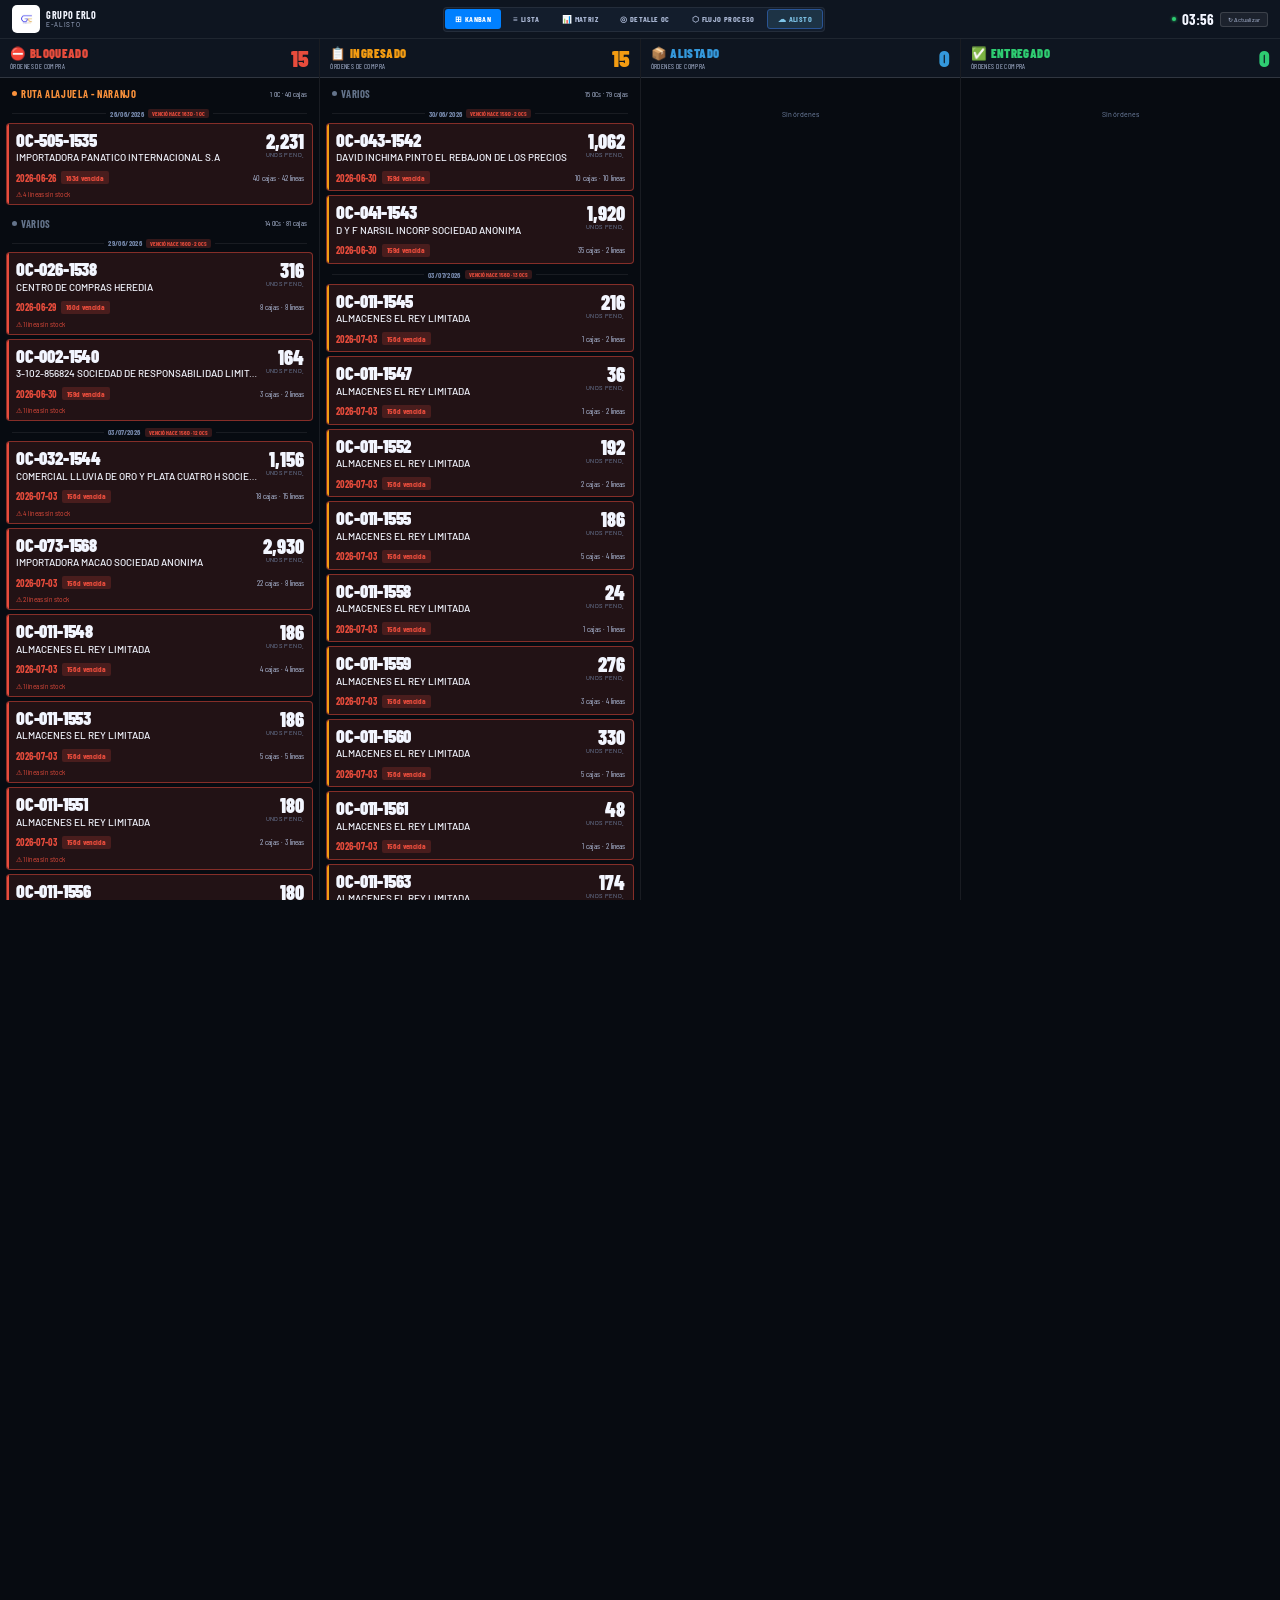
==== alisto.html @ 7cb38a15 "Update alisto.html agrega modulo de alisto para confirmacion de datos" ====
<!DOCTYPE html>
<html lang="es">
<head>
<meta charset="UTF-8">
<meta name="viewport" content="width=1920, initial-scale=0.5">
<title>E-Alisto — Grupo Erlo</title>
<link rel="preconnect" href="https://fonts.googleapis.com">
<link href="https://fonts.googleapis.com/css2?family=Barlow+Condensed:wght@400;600;700;900&family=Barlow:wght@400;500;600&display=swap" rel="stylesheet">
<style>
:root {
  --bg:#070b11; --surface:#0e1520; --surface2:#131d2c; --surface3:#182030;
  --border:rgba(255,255,255,0.07); --border2:rgba(255,255,255,0.14);
  --text:#f3f6ff; --text-dim:#7486a8; --text-mid:#aebbd8;
  --green:#2ecc71; --amber:#f39c12; --red:#e74c3c;
  --blue:#3498db; --purple:#9b59b6; --accent:#0080ff;
}
*{margin:0;padding:0;box-sizing:border-box;}
body{background:var(--bg);color:var(--text);font-family:'Barlow',sans-serif;height:200vh;display:flex;flex-direction:column;overflow:hidden;zoom:0.5;}

/* ── HEADER ── */
.header{display:flex;align-items:center;justify-content:space-between;padding:10px 24px;border-bottom:1px solid var(--border);background:var(--surface);flex-shrink:0;gap:16px;}
.logo-area{display:flex;align-items:center;gap:12px;flex-shrink:0;}
.logo-box{width:56px;height:56px;background:#fff;border:1px solid var(--border2);border-radius:10px;display:flex;align-items:center;justify-content:center;padding:5px;flex-shrink:0;}
.logo-box img{width:100%;height:100%;object-fit:contain;display:block;}
.logo-title{line-height:1.2;}
.company{font-family:'Barlow Condensed',sans-serif;font-weight:700;font-size:20px;color:var(--text);text-transform:uppercase;letter-spacing:.05em;white-space:nowrap;}
.page-sub{font-size:13px;color:var(--text-mid);text-transform:uppercase;letter-spacing:.1em;}
.header-center{display:flex;gap:4px;background:var(--surface2);border:1px solid var(--border);border-radius:8px;padding:3px;}
.modo-btn{padding:8px 20px;border:none;border-radius:6px;background:transparent;color:var(--text-mid);font-family:'Barlow Condensed',sans-serif;font-weight:700;font-size:16px;cursor:pointer;letter-spacing:.05em;transition:.2s;text-transform:uppercase;}
.modo-btn.active{background:var(--accent);color:#fff;}
.header-right{display:flex;align-items:center;gap:12px;}
.clock{font-family:'Barlow Condensed',sans-serif;font-weight:700;font-size:30px;color:var(--text);}
.status-dot{width:8px;height:8px;border-radius:50%;background:var(--text-dim);}
.status-dot.ok{background:var(--green);box-shadow:0 0 6px var(--green);}
.refresh-btn{padding:6px 14px;background:rgba(255,255,255,0.06);border:1px solid var(--border2);border-radius:6px;color:var(--text-mid);font-family:'Barlow',sans-serif;font-size:12px;cursor:pointer;transition:.2s;}
.refresh-btn:hover{background:rgba(255,255,255,0.1);color:var(--text);}

/* ── FILTROS ── */
.toolbar{display:flex;align-items:center;gap:10px;padding:12px 24px;border-bottom:1px solid var(--border);background:var(--surface2);flex-shrink:0;flex-wrap:wrap;}
.filter-btn{padding:5px 12px;border:1px solid var(--border2);border-radius:20px;background:transparent;color:var(--text-mid);font-family:'Barlow',sans-serif;font-size:11px;cursor:pointer;transition:.2s;text-transform:uppercase;letter-spacing:.05em;}
.filter-btn.active{border-color:var(--accent);color:var(--accent);background:rgba(0,128,255,0.1);}
.filter-btn.f-red.active{border-color:var(--red);color:var(--red);background:rgba(231,76,60,0.1);}
.filter-btn.f-amber.active{border-color:var(--amber);color:var(--amber);background:rgba(243,156,18,0.1);}
.filter-btn.f-blue.active{border-color:var(--blue);color:var(--blue);background:rgba(52,152,219,0.1);}
.filter-btn.f-green.active{border-color:var(--green);color:var(--green);background:rgba(46,204,113,0.1);}
.filter-btn.f-purple.active{border-color:var(--purple);color:var(--purple);background:rgba(155,89,182,0.1);}
.search-box{padding:5px 12px;background:var(--surface3);border:1px solid var(--border2);border-radius:6px;color:var(--text);font-family:'Barlow',sans-serif;font-size:12px;width:200px;}
.search-box::placeholder{color:var(--text-dim);}
.search-box:focus{outline:none;border-color:var(--accent);}
.toolbar-count{margin-left:auto;font-size:12px;color:var(--text-dim);}

/* ── CONTENIDO ── */
.content{flex:1;overflow-y:auto;overflow-x:hidden;}
.loader{display:flex;align-items:center;justify-content:center;gap:12px;height:200px;color:var(--text-dim);font-size:14px;}
.spin{width:20px;height:20px;border:2px solid var(--border2);border-top-color:var(--accent);border-radius:50%;animation:spin .8s linear infinite;}
@keyframes spin{to{transform:rotate(360deg);}}
.empty{display:flex;flex-direction:column;align-items:center;justify-content:center;height:300px;gap:12px;}
.empty-icon{font-size:48px;opacity:.3;}
.empty-text{color:var(--text-dim);font-size:14px;}

/* ── KANBAN ── */
.kanban-wrap{display:flex;gap:0;height:100%;overflow:hidden;}
.kanban-col{flex:1;display:flex;flex-direction:column;border-right:1px solid var(--border);min-width:0;}
.kanban-col:last-child{border-right:none;}
.kanban-col-header{padding:16px 20px 14px;border-bottom:2px solid var(--border2);flex-shrink:0;position:sticky;top:0;z-index:10;background:var(--surface);display:flex;align-items:center;justify-content:space-between;gap:12px;}
.kanban-col-header > div:first-child{min-width:0;}
.kanban-col-title{font-family:'Barlow Condensed',sans-serif;font-weight:900;font-size:25px;letter-spacing:.03em;text-transform:uppercase;line-height:1.05;}
.kanban-col-title.col-red{color:var(--red);}
.kanban-col-title.col-amber{color:var(--amber);}
.kanban-col-title.col-blue{color:var(--blue);}
.kanban-col-title.col-green{color:var(--green);}
.kanban-col-count{font-family:'Barlow Condensed',sans-serif;font-size:14px;color:var(--text-mid);margin-top:3px;text-transform:uppercase;letter-spacing:.06em;}
.kanban-col-num{font-family:'Barlow Condensed',sans-serif;font-weight:900;font-size:46px;line-height:.9;flex-shrink:0;}
.kanban-col-num.col-red{color:var(--red);}
.kanban-col-num.col-amber{color:var(--amber);}
.kanban-col-num.col-blue{color:var(--blue);}
.kanban-col-num.col-green{color:var(--green);}
.kanban-col-body{flex:1;overflow-y:auto;padding:12px 12px 24px;}
.ruta-grupo{margin-bottom:16px;}
.ruta-label{display:flex;align-items:center;gap:8px;padding:7px 12px;border-radius:6px 6px 0 0;margin-bottom:0;}
.ruta-dot{width:10px;height:10px;border-radius:50%;flex-shrink:0;}
.ruta-nombre{font-family:'Barlow Condensed',sans-serif;font-weight:700;font-size:21px;text-transform:uppercase;letter-spacing:.06em;color:var(--text);}
.ruta-subtotal{margin-left:auto;font-size:15px;color:var(--text-mid);font-family:'Barlow Condensed',sans-serif;}
.viaje-sep{display:flex;align-items:center;gap:8px;padding:4px 12px 4px;margin:6px 0 4px;}
.viaje-fecha{font-family:'Barlow Condensed',sans-serif;font-size:15px;font-weight:700;color:var(--text-dim);text-transform:uppercase;letter-spacing:.05em;}
.viaje-badge{padding:2px 8px;border-radius:4px;font-size:12px;font-weight:700;font-family:'Barlow Condensed',sans-serif;text-transform:uppercase;}
.viaje-badge.vencida{background:rgba(231,76,60,0.2);color:var(--red);}
.viaje-badge.urgente{background:rgba(243,156,18,0.2);color:var(--amber);}
.viaje-badge.ok{background:rgba(46,204,113,0.1);color:var(--green);}
.viaje-sep-line{flex:1;height:1px;background:var(--border);}
.koc-card{background:var(--surface2);border-radius:8px;margin-bottom:8px;border:1px solid var(--border);overflow:hidden;cursor:pointer;transition:.15s;position:relative;}
.koc-card:hover{border-color:var(--border2);background:var(--surface3);}
.koc-card::before{content:'';position:absolute;left:0;top:0;bottom:0;width:4px;}
.koc-card.bloqueado::before{background:var(--red);}
.koc-card.ingresado::before{background:var(--amber);}
.koc-card.alistado::before{background:var(--blue);}
.koc-card.entregado::before{background:var(--green);}
.koc-card.parcial::before{background:var(--purple);}
.koc-card.vencida{background:rgba(231,76,60,0.12);border-color:rgba(231,76,60,0.5);}
.koc-card.vencida:hover{background:rgba(231,76,60,0.18);}
.koc-card.urgente{background:rgba(243,156,18,0.10);border-color:rgba(243,156,18,0.4);}
.koc-card.urgente:hover{background:rgba(243,156,18,0.16);}
.koc-main{padding:14px 16px 10px 18px;display:flex;align-items:flex-start;justify-content:space-between;gap:12px;}
.koc-left{min-width:0;flex:1;}
.koc-num{font-family:'Barlow Condensed',sans-serif;font-weight:900;font-size:36px;line-height:1;color:var(--text);letter-spacing:-.01em;}
.koc-cliente{font-size:20px;color:var(--text);font-weight:500;margin-top:5px;white-space:nowrap;overflow:hidden;text-overflow:ellipsis;max-width:100%;}
.koc-right{text-align:right;flex-shrink:0;}
.koc-unds{font-family:'Barlow Condensed',sans-serif;font-weight:900;font-size:40px;line-height:1;color:var(--text);}
.koc-unds-label{font-size:12px;color:var(--text-dim);text-transform:uppercase;letter-spacing:.06em;}
.koc-meta{padding:6px 16px 12px 18px;display:flex;align-items:center;gap:10px;flex-wrap:wrap;}
.koc-fecha{font-family:'Barlow Condensed',sans-serif;font-size:20px;font-weight:700;}
.koc-fecha.vencida{color:var(--red);}
.koc-fecha.urgente{color:var(--amber);}
.koc-fecha.ok{color:var(--text-mid);}
.koc-dias{padding:3px 10px;border-radius:4px;font-size:16px;font-weight:700;font-family:'Barlow Condensed',sans-serif;}
.koc-dias.vencida{background:rgba(231,76,60,0.2);color:var(--red);}
.koc-dias.urgente{background:rgba(243,156,18,0.2);color:var(--amber);}
.koc-dias.ok{background:rgba(46,204,113,0.1);color:var(--green);}
.koc-cajas{font-size:16px;color:var(--text-mid);margin-left:auto;font-family:'Barlow Condensed',sans-serif;}
.koc-alerta{font-size:13px;color:var(--red);padding:0 16px 10px 18px;display:flex;align-items:center;gap:6px;}

/* ── LISTA ── */
.list-wrap{padding:20px 24px;}
.lista-group{margin-bottom:10px;}
.lista-group-header{position:sticky;top:0;z-index:6;display:flex;align-items:center;gap:12px;padding:12px 0 10px;margin:0 0 14px;background:var(--bg);border-bottom:2px solid var(--border2);}
.lista-group-title{font-family:'Barlow Condensed',sans-serif;font-weight:900;font-size:24px;text-transform:uppercase;letter-spacing:.04em;}
.lista-group-count{font-family:'Barlow Condensed',sans-serif;font-weight:700;font-size:18px;color:var(--text-dim);}
.lista-group-header.lg-red .lista-group-title{color:var(--red);}
.lista-group-header.lg-amber .lista-group-title{color:var(--amber);}
.lista-group-header.lg-blue .lista-group-title{color:var(--blue);}
.lista-group-header.lg-green .lista-group-title{color:var(--green);}
.oc-grid{display:grid;grid-template-columns:repeat(auto-fill,minmax(380px,1fr));gap:14px;}
.oc-card{background:var(--surface);border:1px solid var(--border);border-radius:12px;overflow:hidden;cursor:pointer;transition:.2s;}
.oc-card:hover{border-color:var(--border2);transform:translateY(-1px);}
.oc-card.bloqueado{border-left:3px solid var(--red);}
.oc-card.ingresado{border-left:3px solid var(--amber);}
.oc-card.alistado{border-left:3px solid var(--blue);}
.oc-card.entregado{border-left:3px solid var(--green);}
.oc-card-header{padding:14px 16px 10px;display:flex;align-items:flex-start;justify-content:space-between;gap:10px;}
.oc-num{font-family:'Barlow Condensed',sans-serif;font-weight:900;font-size:18px;}
.oc-cliente{font-size:11px;color:var(--text-mid);margin-top:2px;white-space:nowrap;overflow:hidden;text-overflow:ellipsis;max-width:260px;}
.oc-status-badge{padding:3px 10px;border-radius:20px;font-size:10px;font-weight:700;text-transform:uppercase;white-space:nowrap;flex-shrink:0;}
.badge-bloqueado{background:rgba(231,76,60,0.15);color:var(--red);border:1px solid rgba(231,76,60,0.3);}
.badge-ingresado{background:rgba(243,156,18,0.15);color:var(--amber);border:1px solid rgba(243,156,18,0.3);}
.badge-alistado{background:rgba(52,152,219,0.15);color:var(--blue);border:1px solid rgba(52,152,219,0.3);}
.badge-entregado{background:rgba(46,204,113,0.15);color:var(--green);border:1px solid rgba(46,204,113,0.3);}
.oc-fecha-row{padding:0 16px 10px;display:flex;align-items:center;gap:8px;}
.oc-fecha-label{font-size:11px;color:var(--text-dim);}
.oc-fecha-val{font-size:11px;font-weight:600;}
.oc-fecha-val.vencida{color:var(--red);}
.oc-fecha-val.urgente{color:var(--amber);}
.oc-fecha-val.ok{color:var(--green);}
.dias-badge{padding:2px 8px;border-radius:10px;font-size:10px;font-weight:700;}
.dias-badge.vencida{background:rgba(231,76,60,0.15);color:var(--red);}
.dias-badge.urgente{background:rgba(243,156,18,0.15);color:var(--amber);}
.dias-badge.ok{background:rgba(46,204,113,0.1);color:var(--green);}
.oc-alerta{padding:6px 16px;font-size:11px;color:var(--red);display:flex;align-items:center;gap:6px;border-top:1px solid rgba(231,76,60,0.15);}
.oc-progress-wrap{padding:8px 16px 10px;}
.oc-progress-labels{display:flex;justify-content:space-between;margin-bottom:5px;}
.oc-progress-pct{font-size:12px;font-weight:600;}
.oc-progress-nums{font-size:11px;color:var(--text-dim);}
.progress-track{height:3px;background:var(--border2);border-radius:2px;}
.progress-bar{height:100%;border-radius:2px;transition:width .5s;}
.pb-green{background:var(--green);}
.pb-amber{background:var(--amber);}
.pb-blue{background:var(--blue);}
.pb-red{background:var(--red);}
.pb-purple{background:var(--purple);}
.oc-lineas-row{padding:8px 16px;display:flex;gap:12px;border-top:1px solid var(--border);}
.oc-linea-stat{display:flex;align-items:center;gap:5px;font-size:11px;color:var(--text-dim);}
.dot-stat{width:6px;height:6px;border-radius:50%;flex-shrink:0;}

/* ── DETALLE OC ── */
.detail-wrap{padding:20px 24px;}
.detail-back{display:flex;align-items:center;gap:8px;margin-bottom:16px;}
.back-btn{padding:6px 14px;background:var(--surface2);border:1px solid var(--border2);border-radius:6px;color:var(--text-mid);font-size:12px;cursor:pointer;transition:.2s;}
.back-btn:hover{background:var(--surface3);color:var(--text);}
.detail-oc-num{font-family:'Barlow Condensed',sans-serif;font-weight:900;font-size:32px;}
.detail-cliente{font-size:13px;color:var(--text-mid);margin-left:4px;}
.detail-venc{font-size:12px;font-weight:700;margin-left:8px;}
.detail-venc.vencida{color:var(--red);}
.detail-venc.urgente{color:var(--amber);}
.detail-venc.ok{color:var(--green);}
.detail-summary{display:grid;grid-template-columns:repeat(4,1fr);gap:12px;margin-bottom:20px;}
.summary-card{background:var(--surface);border:1px solid var(--border);border-radius:10px;padding:16px;}
.summary-label{font-size:13px;text-transform:uppercase;letter-spacing:.08em;color:var(--text-mid);margin-bottom:6px;}
.summary-val{font-family:'Barlow Condensed',sans-serif;font-weight:900;font-size:36px;line-height:1;}
.summary-val.red{color:var(--red);}
.summary-val.amber{color:var(--amber);}
.lineas-list{display:flex;flex-direction:column;gap:10px;}
.linea-card{background:var(--surface);border:1px solid var(--border);border-radius:10px;padding:18px 24px;display:flex;align-items:center;gap:28px;flex-wrap:wrap;}
.linea-card.bloqueada{border-left:4px solid var(--red);}
.linea-card.disponible{border-left:4px solid var(--green);}
.linea-card.entregado{border-left:4px solid var(--green);}
.linea-card.parcial{border-left:4px solid var(--purple);}
.linea-info{flex:1 1 220px;min-width:200px;}
.linea-producto{font-family:'Barlow Condensed',sans-serif;font-weight:700;font-size:23px;line-height:1.1;}
.linea-codigo{font-size:15px;color:var(--text-mid);margin-top:3px;}
.linea-stats{display:flex;gap:36px;flex:2 1 420px;justify-content:space-around;}
.linea-stat{display:flex;flex-direction:column;gap:3px;text-align:center;}
.linea-stat .lbl{font-size:13px;color:var(--text-dim);text-transform:uppercase;letter-spacing:.05em;}
.linea-stat .num{font-family:'Barlow Condensed',sans-serif;font-weight:900;font-size:30px;line-height:1;color:var(--text);}
.linea-stat .num.red{color:var(--red);}
.linea-stat .num.green{color:var(--green);}
.linea-status-badge{padding:9px 18px;border-radius:8px;font-size:15px;font-weight:700;text-transform:uppercase;text-align:center;flex-shrink:0;}
.linea-alerta{margin-top:4px;font-size:15px;color:var(--red);flex-basis:100%;width:100%;}

/* ── MATRIZ ── */
.matrix-wrap{padding:20px 24px;}
.matrix-title{font-family:'Barlow Condensed',sans-serif;font-weight:700;font-size:16px;color:var(--text-mid);margin-bottom:4px;text-transform:uppercase;letter-spacing:.04em;}
.matrix-sub{font-size:12px;color:var(--text-dim);margin-bottom:14px;}
.matrix-scroll{overflow-x:auto;border:1px solid var(--border);border-radius:8px;max-height:calc(100vh - 220px);}
.matrix-table{border-collapse:collapse;width:100%;min-width:600px;font-size:16px;}
.matrix-table thead th{background:var(--surface3);color:var(--text);font-family:'Barlow Condensed',sans-serif;font-weight:700;font-size:18px;padding:12px 16px;text-align:center;white-space:nowrap;position:sticky;top:0;z-index:3;}
.mtx-head-fixed{text-align:left!important;position:sticky;left:0;z-index:4;}
.mtx-col-head.aging-ok{color:var(--green);}
.mtx-col-head.aging-warn{color:var(--amber);}
.mtx-col-head.aging-crit{color:var(--red);}
.matrix-table tbody td{padding:11px 16px;border-bottom:1px solid var(--border);white-space:nowrap;}
.mtx-cliente{max-width:170px;overflow:hidden;text-overflow:ellipsis;color:var(--text-mid);}
.mtx-oc{font-family:'Barlow Condensed',sans-serif;font-weight:700;position:sticky;left:0;background:var(--surface);z-index:1;}
.mtx-row{cursor:pointer;transition:.12s;}
.mtx-row:hover td{background:var(--surface2);}
.mtx-row:hover .mtx-oc{background:var(--surface3);}
.mtx-cell{text-align:center;min-width:90px;}
.mtx-bar-wrap{position:relative;height:24px;background:var(--surface3);border-radius:3px;overflow:hidden;display:flex;align-items:center;}
.mtx-bar{position:absolute;left:0;top:0;bottom:0;background:var(--blue);opacity:.6;}
.mtx-bar.aging-ok{background:var(--green);}
.mtx-bar.aging-warn{background:var(--amber);}
.mtx-bar.aging-crit{background:var(--red);}
.mtx-val{position:relative;z-index:1;font-size:14px;padding-left:8px;font-weight:700;color:#fff;}
.mtx-total{text-align:right;font-weight:700;color:var(--text-mid);}
.matrix-table tfoot td{background:rgba(243,156,18,0.08);font-weight:700;padding:10px 14px;border-top:2px solid var(--border2);position:sticky;bottom:0;}
.mtx-total-col{text-align:center;color:var(--accent);}
.mtx-total-label{text-transform:uppercase;font-size:12px;letter-spacing:.04em;color:var(--text-mid);position:sticky;left:0;}

/* ═══════════════════════════════════════════════
   PICKER / ALISTO TABLET
═══════════════════════════════════════════════ */
.picker-overlay{
  position:fixed;inset:0;z-index:100;
  background:#0a1628;
  display:none;
  flex-direction:column;
  font-family:'Barlow',sans-serif;
}
.picker-overlay.visible{display:flex;}

/* topbar picker */
.pk-topbar{
  background:#0f2040;
  padding:14px 20px;
  display:flex;align-items:center;justify-content:space-between;
  border-bottom:1px solid #1e3d6e;
  flex-shrink:0;
}
.pk-brand{display:flex;align-items:center;gap:10px;}
.pk-brand-icon{width:32px;height:32px;border-radius:8px;background:#5aadd4;display:flex;align-items:center;justify-content:center;font-size:16px;}
.pk-brand-name{font-family:'Barlow Condensed',sans-serif;font-weight:700;font-size:18px;color:#eef7fd;letter-spacing:.06em;}
.pk-brand-sub{font-size:10px;color:#5a8ec4;text-transform:uppercase;letter-spacing:.08em;}
.pk-topbar-right{color:#fff;font-size:12px;text-align:right;}
.pk-back-btn{background:#152848;border:1px solid #1e3d6e;color:#90c4e8;border-radius:6px;padding:6px 14px;font-size:13px;cursor:pointer;display:flex;align-items:center;gap:6px;}

/* body picker */
.pk-body{flex:1;overflow-y:auto;padding:16px 20px;display:flex;flex-direction:column;gap:14px;}

/* OC header en picker */
.pk-oc-header{
  background:#152848;border:1px solid #1e3d6e;
  border-left:4px solid #7ec4e8;
  border-radius:10px;padding:14px 18px;
}
.pk-oc-num{font-family:'Barlow Condensed',sans-serif;font-weight:900;font-size:28px;color:#eef7fd;letter-spacing:.04em;}
.pk-oc-razon{color:#a8d8f0;font-size:13px;font-weight:500;margin-top:3px;}
.pk-oc-meta{display:flex;gap:16px;margin-top:10px;}
.pk-stat{text-align:center;}
.pk-stat-val{font-family:'Barlow Condensed',sans-serif;font-weight:900;font-size:24px;color:#eef7fd;line-height:1;}
.pk-stat-lbl{font-size:10px;color:#3d6696;text-transform:uppercase;letter-spacing:.05em;}

/* sección label */
.pk-section-label{
  font-size:11px;font-weight:700;text-transform:uppercase;letter-spacing:.08em;
  color:#3d6696;margin-bottom:8px;display:flex;align-items:center;gap:6px;
}

/* operarios */
.pk-op-grid{display:flex;flex-direction:column;gap:8px;}
.pk-op-chip{
  display:flex;align-items:center;gap:12px;
  background:#152848;border:1.5px solid #1e3d6e;
  border-radius:8px;padding:11px 14px;cursor:pointer;transition:.15s;
}
.pk-op-chip.selected{border-color:#7ec4e8;background:#0d2040;}
.pk-op-avatar{
  width:34px;height:34px;border-radius:50%;
  background:#1e3d6e;display:flex;align-items:center;justify-content:center;
  font-size:13px;font-weight:700;color:#5a8ec4;flex-shrink:0;
}
.pk-op-chip.selected .pk-op-avatar{background:#5aadd4;color:#0a1628;}
.pk-op-name{color:#daeef8;font-size:15px;font-weight:500;flex:1;}
.pk-op-check{
  width:20px;height:20px;border-radius:50%;
  border:1.5px solid #2a5494;
  display:flex;align-items:center;justify-content:center;flex-shrink:0;
}
.pk-op-chip.selected .pk-op-check{background:#7ec4e8;border-color:#7ec4e8;}
.pk-check-mark{display:none;color:#0a1628;font-size:12px;font-weight:700;}
.pk-op-chip.selected .pk-check-mark{display:block;}

/* timestamp */
.pk-ts-box{
  background:#152848;border:1px solid #1e3d6e;
  border-radius:8px;padding:12px 16px;
  display:flex;align-items:center;gap:14px;
}
.pk-ts-icon{
  width:34px;height:34px;border-radius:8px;
  background:#0d2040;border:1px solid #2a5494;
  display:flex;align-items:center;justify-content:center;
  font-size:18px;flex-shrink:0;
}
.pk-ts-label{font-size:10px;color:#3d6696;text-transform:uppercase;letter-spacing:.06em;}
.pk-ts-value{color:#2dd4a0;font-size:15px;font-weight:700;margin-top:2px;font-variant-numeric:tabular-nums;}

/* progress */
.pk-progress-wrap{background:#152848;border-radius:3px;height:3px;overflow:hidden;margin-bottom:2px;}
.pk-progress-bar{height:3px;background:#7ec4e8;border-radius:3px;transition:width .3s;}
.pk-progress-label{color:#3d6696;font-size:11px;}

/* líneas de picking */
.pk-lines-list{display:flex;flex-direction:column;gap:8px;}
.pk-line{
  background:#152848;border:1px solid #1e3d6e;
  border-radius:8px;padding:11px 14px;
}
.pk-line.st-entregado{border-color:#1a5c45;background:#0a2e24;}
.pk-line.st-parcial{border-color:#5c4010;background:#2a1f06;}
.pk-line.st-no{border-color:#5c2020;background:#2a0f0f;}
.pk-line-top{display:flex;justify-content:space-between;margin-bottom:3px;}
.pk-line-code{color:#3d6696;font-size:10px;font-weight:600;text-transform:uppercase;}
.pk-line-qty{color:#c8e6f8;font-size:12px;font-weight:700;}
.pk-line-desc{color:#daeef8;font-size:13px;margin-bottom:9px;line-height:1.3;}
.pk-line-actions{display:flex;gap:6px;}
.pk-btn{
  padding:7px 0;border-radius:6px;font-size:12px;font-weight:600;
  cursor:pointer;border:1px solid;flex:1;text-align:center;transition:.12s;
}
.pk-btn-ent{background:#0a2e24;border-color:#1a5c45;color:#2dd4a0;}
.pk-btn-par{background:#2a1f06;border-color:#5c4010;color:#f5c842;}
.pk-btn-no{background:#2a0f0f;border-color:#5c2020;color:#f07070;}
.pk-parcial-wrap{display:none;align-items:center;gap:8px;margin-top:9px;}
.pk-parcial-wrap.visible{display:flex;}
.pk-parcial-input{
  background:#0a1628;border:1px solid #5c4010;border-radius:6px;
  padding:6px 10px;color:#f5c842;font-size:14px;font-weight:700;
  width:72px;text-align:center;
}
.pk-parcial-lbl{color:#3d6696;font-size:11px;}
.pk-estado-badge{display:inline-block;padding:3px 10px;border-radius:4px;font-size:11px;font-weight:700;text-transform:uppercase;}
.pk-b-ent{background:#0a2e24;color:#2dd4a0;border:1px solid #1a5c45;}
.pk-b-no{background:#2a0f0f;color:#f07070;border:1px solid #5c2020;}
.pk-b-par{background:#2a1f06;color:#f5c842;border:1px solid #5c4010;}
.pk-undo-btn{background:none;border:1px solid #1e3d6e;color:#3d6696;border-radius:4px;padding:3px 9px;font-size:10px;cursor:pointer;margin-left:8px;}

/* tags operario/ts en detalle */
.pk-op-tag{background:#0d2040;color:#a8d8f0;border:1px solid #2a5494;border-radius:4px;padding:2px 9px;font-size:10px;font-weight:600;}
.pk-ts-tag{background:#0a2e24;color:#2dd4a0;border:1px solid #1a5c45;border-radius:4px;padding:2px 9px;font-size:10px;font-weight:600;}

/* botones CTA */
.pk-cta-btn{
  width:100%;padding:14px;
  background:#5aadd4;color:#0a1628;
  border:none;border-radius:8px;font-size:15px;font-weight:700;
  cursor:pointer;text-transform:uppercase;letter-spacing:.05em;
  display:flex;align-items:center;justify-content:center;gap:8px;
}
.pk-cta-btn:disabled{background:#152848;color:#3d6696;border:1px solid #1e3d6e;cursor:not-allowed;}
.pk-confirm-btn{
  width:100%;padding:13px;
  background:#2dd4a0;color:#0a1628;
  border:none;border-radius:8px;font-size:15px;font-weight:700;
  cursor:pointer;text-transform:uppercase;letter-spacing:.05em;
}
.pk-confirm-btn:disabled{background:#152848;color:#3d6696;border:1px solid #1e3d6e;cursor:not-allowed;}

/* confirm bar */
.pk-confirm-bar{padding:14px 20px;background:#0f2040;border-top:1px solid #1e3d6e;flex-shrink:0;}

/* resumen final */
.pk-resumen-overlay{
  position:fixed;inset:0;z-index:200;
  background:rgba(10,22,40,0.93);
  display:none;align-items:center;justify-content:center;padding:24px;
}
.pk-resumen-overlay.visible{display:flex;}
.pk-resumen-card{
  background:#0f2040;border:1.5px solid #2a5494;
  border-radius:14px;padding:24px;width:100%;max-width:480px;
}
.pk-resumen-title{color:#eef7fd;font-size:18px;font-weight:800;margin-bottom:4px;}
.pk-resumen-sub{color:#3d6696;font-size:12px;margin-bottom:16px;}
.pk-resumen-row{display:flex;justify-content:space-between;padding:8px 0;border-bottom:1px solid #1e3d6e;font-size:13px;}
.pk-resumen-row:last-of-type{border-bottom:none;}
.pk-rkey{color:#3d6696;}
.pk-rval{color:#daeef8;font-weight:600;text-align:right;max-width:60%;}
.pk-rval.green{color:#2dd4a0;}
.pk-rval.amber{color:#f5c842;}
.pk-rval.red{color:#f07070;}
.pk-rval.accent{color:#a8d8f0;}
.pk-resumen-status{
  margin:14px 0 0;
  padding:10px 16px;border-radius:8px;
  font-size:13px;font-weight:600;text-align:center;
}
.pk-resumen-status.enviando{background:#0d2040;color:#a8d8f0;border:1px solid #2a5494;}
.pk-resumen-status.ok{background:#0a2e24;color:#2dd4a0;border:1px solid #1a5c45;}
.pk-resumen-status.error{background:#2a0f0f;color:#f07070;border:1px solid #5c2020;}
.pk-resumen-btn{
  width:100%;padding:13px;background:#5aadd4;color:#0a1628;
  border:none;border-radius:8px;font-size:14px;font-weight:700;
  cursor:pointer;margin-top:16px;text-transform:uppercase;letter-spacing:.05em;
}
.pk-resumen-btn:disabled{background:#152848;color:#3d6696;cursor:not-allowed;}

/* filtros picker */
.pk-filter-row{display:flex;gap:6px;overflow-x:auto;padding-bottom:2px;}
.pk-chip{padding:4px 12px;border-radius:20px;font-size:11px;font-weight:600;cursor:pointer;white-space:nowrap;border:1px solid transparent;letter-spacing:.02em;}
.pk-chip-all{background:#7ec4e8;color:#0a1628;}
.pk-chip-ing{background:#0c2d52;color:#a8d8f0;border-color:#2a5494;}
.pk-chip-ali{background:#0a2e24;color:#2dd4a0;border-color:#1a5c45;}
.pk-chip-bloq{background:#2a0f0f;color:#f07070;border-color:#5c2020;}
</style>
</head>
<body>

<!-- ═══════════ HEADER PRINCIPAL ═══════════ -->
<div class="header">
  <div class="logo-area">
    <div class="logo-box"><img src="erlo-logo.png" alt="Grupo Erlo"></div>
    <div class="logo-title">
      <div class="company">Grupo Erlo</div>
      <div class="page-sub">E-Alisto</div>
    </div>
  </div>
  <div class="header-center">
    <button class="modo-btn active" id="btnKanban" onclick="setModo('kanban')">⊞ Kanban</button>
    <button class="modo-btn" id="btnLista" onclick="setModo('lista')">≡ Lista</button>
    <button class="modo-btn" id="btnMatriz" onclick="setModo('matriz')">📊 Matriz</button>
    <button class="modo-btn" id="btnDetalle" onclick="setModo('detalle')" disabled>◎ Detalle OC</button>
    <button class="modo-btn" id="btnSipoc" onclick="setModo('sipoc')">⬡ Flujo Proceso</button>
    <button class="modo-btn" id="btnPicker" onclick="abrirPicker()" style="background:rgba(90,173,212,0.15);color:#7ec4e8;border:1px solid #2a5494;">☁ Alisto</button>
  </div>
  <div class="header-right">
    <div class="status-dot" id="statusDot"></div>
    <div class="clock" id="clock">--:--</div>
    <button class="refresh-btn" onclick="fetchData()">↻ Actualizar</button>
  </div>
</div>

<!-- FILTROS -->
<div class="toolbar" id="toolbar" style="display:none;">
  <button class="filter-btn active" onclick="setFiltro('todos',this)">Todos</button>
  <button class="filter-btn f-red" onclick="setFiltro('bloqueado',this)">🔴 Bloqueado</button>
  <button class="filter-btn f-amber" onclick="setFiltro('ingresado',this)">🟡 Ingresado</button>
  <button class="filter-btn f-blue" onclick="setFiltro('alistado',this)">🔵 Alistado</button>
  <button class="filter-btn f-green" onclick="setFiltro('entregado',this)">🟢 Entregado</button>
  <input class="search-box" id="searchBox" type="text" placeholder="Buscar OC o cliente…" oninput="renderLista()">
  <span class="toolbar-count" id="toolbarCount"></span>
</div>

<!-- CONTENIDO PRINCIPAL -->
<div class="content" id="content">
  <div class="loader"><div class="spin"></div>Cargando datos…</div>
</div>

<!-- ═══════════════════════════════════════════════
     PICKER OVERLAY — MÓDULO ALISTO TABLET
═══════════════════════════════════════════════ -->
<div class="picker-overlay" id="pickerOverlay">

  <!-- VISTA: LISTA DE OCs -->
  <div id="pk-listView" style="display:flex;flex-direction:column;flex:1;overflow:hidden;">
    <div class="pk-topbar">
      <div class="pk-brand">
        <div class="pk-brand-icon">☁</div>
        <div>
          <div class="pk-brand-name">Alisto</div>
          <div class="pk-brand-sub">Heavenly Digital</div>
        </div>
      </div>
      <div style="display:flex;align-items:center;gap:12px;">
        <div class="pk-topbar-right" id="pk-fecha"></div>
        <button class="pk-back-btn" onclick="cerrarPicker()">✕ Cerrar</button>
      </div>
    </div>
    <div style="padding:10px 20px;background:#0a1628;border-bottom:1px solid #1e3d6e;">
      <div style="display:flex;align-items:center;gap:8px;background:#152848;border:1px solid #1e3d6e;border-radius:8px;padding:0 12px;">
        <span style="color:#3d6696;font-size:15px;">🔍</span>
        <input id="pk-search" style="flex:1;background:transparent;border:none;outline:none;padding:9px 0;color:#fff;font-size:13px;" placeholder="Buscar OC o cliente..." type="text" oninput="renderPickerLista()">
      </div>
    </div>
    <div style="padding:8px 20px;border-bottom:1px solid #1e3d6e;display:flex;gap:6px;">
      <div class="pk-chip pk-chip-all" onclick="pkFiltro='todos';renderPickerLista()">Todas</div>
      <div class="pk-chip pk-chip-ing" onclick="pkFiltro='ingresado';renderPickerLista()">Ingresadas</div>
      <div class="pk-chip pk-chip-ali" onclick="pkFiltro='alistado';renderPickerLista()">Alistadas</div>
      <div class="pk-chip pk-chip-bloq" onclick="pkFiltro='bloqueado';renderPickerLista()">Bloqueadas</div>
    </div>
    <div id="pk-oc-list" style="flex:1;overflow-y:auto;padding:12px 20px;display:flex;flex-direction:column;gap:10px;"></div>
  </div>

  <!-- VISTA: SELECCIÓN OPERARIO -->
  <div id="pk-opView" style="display:none;flex-direction:column;flex:1;overflow:hidden;">
    <div class="pk-topbar">
      <div style="display:flex;align-items:center;gap:10px;">
        <button class="pk-back-btn" onclick="pkShow('list')">← Volver</button>
        <div class="pk-brand-name" style="font-size:14px;">Asignar operario</div>
      </div>
      <div class="pk-brand-icon" style="width:26px;height:26px;border-radius:6px;font-size:14px;">☁</div>
    </div>
    <div class="pk-body" id="pk-op-body"></div>
  </div>

  <!-- VISTA: PICKING DE LÍNEAS -->
  <div id="pk-detailView" style="display:none;flex-direction:column;flex:1;overflow:hidden;">
    <div class="pk-topbar">
      <div style="display:flex;align-items:center;gap:10px;">
        <button class="pk-back-btn" onclick="pkShow('op')">← Volver</button>
        <div>
          <div id="pk-d-num" style="color:#eef7fd;font-size:15px;font-weight:700;"></div>
          <div id="pk-d-estado" style="font-size:10px;color:#3d6696;"></div>
        </div>
      </div>
      <div class="pk-brand-icon" style="width:26px;height:26px;border-radius:6px;font-size:14px;">☁</div>
    </div>
    <div style="padding:12px 20px;background:#0f2040;border-bottom:1px solid #1e3d6e;">
      <div id="pk-d-razon" style="color:#a8d8f0;font-size:12px;font-weight:500;margin-bottom:6px;"></div>
      <div id="pk-d-meta" style="display:flex;gap:5px;flex-wrap:wrap;margin-bottom:8px;"></div>
      <div style="display:flex;gap:20px;">
        <div class="pk-stat"><div id="pk-d-units" class="pk-stat-val"></div><div class="pk-stat-lbl">Unidades</div></div>
        <div class="pk-stat"><div id="pk-d-cajas" class="pk-stat-val"></div><div class="pk-stat-lbl">Cajas</div></div>
        <div class="pk-stat"><div id="pk-d-lineas" class="pk-stat-val"></div><div class="pk-stat-lbl">Líneas</div></div>
      </div>
    </div>
    <div style="padding:6px 20px 0;background:#0a1628;">
      <div class="pk-progress-wrap"><div class="pk-progress-bar" id="pk-prog-bar" style="width:0%"></div></div>
      <div class="pk-progress-label" id="pk-prog-lbl" style="padding:3px 0 6px;"></div>
    </div>
    <div class="pk-body" style="padding-top:8px;">
      <div class="pk-lines-list" id="pk-lines-list"></div>
    </div>
    <div class="pk-confirm-bar">
      <button class="pk-confirm-btn" id="pk-confirm-btn" disabled onclick="pkConfirmar()">Marcar todas las líneas para confirmar</button>
    </div>
  </div>

</div>

<!-- RESUMEN FINAL (fuera del overlay para z-index) -->
<div class="pk-resumen-overlay" id="pk-resumen-overlay">
  <div class="pk-resumen-card">
    <div class="pk-resumen-title">Despacho confirmado</div>
    <div class="pk-resumen-sub">Resumen del alisto</div>
    <div id="pk-resumen-body"></div>
    <div class="pk-resumen-status enviando" id="pk-resumen-status">⏳ Enviando a SharePoint…</div>
    <button class="pk-resumen-btn" id="pk-resumen-close-btn" disabled onclick="pkCerrarResumen()">Volver a lista</button>
  </div>
</div>

<script src="config.js"></script>
<script>
// ── CONFIG ──────────────────────────────────────────────────────────────────
const URLS = (typeof ERLO_CONFIG !== 'undefined') ? ERLO_CONFIG.DATA : {
  INVENTARIO: 'https://csotoajoy.github.io/grupoerlo/ps_inventario.json',
  PEDIDOS:    'https://csotoajoy.github.io/grupoerlo/ps_pedidos.json',
  OPS:        'https://csotoajoy.github.io/grupoerlo/ps_data.json',
  RUTAS:      'https://csotoajoy.github.io/grupoerlo/ps_rutas.json',
};
const REFRESH_MS = (typeof ERLO_CONFIG !== 'undefined' && ERLO_CONFIG.REFRESH_MS) || 30000;
const CAPACIDAD_CAMION_M3 = (typeof ERLO_CONFIG !== 'undefined' && ERLO_CONFIG.CAPACIDAD_CAMION_M3) || 10;
const RUTAS_URL = (URLS.RUTAS) || 'https://csotoajoy.github.io/grupoerlo/ps_rutas.json';

// ── URL DEL FLOW POWER AUTOMATE ──────────────────────────────────────────────
const FLOW_URL = 'https://defaultacd58534b1ad4bc78dccf255047274.6e.environment.api.powerplatform.com:443/powerautomate/automations/direct/workflows/b79e33ab6b6b4d3795182604a193c125/triggers/manual/paths/invoke?api-version=1&sp=%2Ftriggers%2Fmanual%2Frun&sv=1.0&sig=0qKdV9dcpL0YQeMVVhLowSBs8U_S2gnqe8Rpxre8RIc';

const OPERARIOS = ['Oscar','Geanina','Jazmín','David'];

let allData   = null;
let rutasData = null;
let modo      = 'kanban';
let filtro    = 'todos';
let ocSeleccionada = null;

// ── Estado del picker ────────────────────────────────────────────────────────
let pkState = {
  oc: null,           // objeto OC seleccionada
  ops: [],            // operarios seleccionados
  tsInicio: null,     // Date de inicio
  tsFin: null,        // Date de fin
  lines: {},          // { i: 'entregado'|'parcial'|'no', i+'_qty': number }
  ocLineas: [],       // líneas de la OC con ID de SharePoint
};
let pkFiltro = 'todos';

// ── RELOJ ────────────────────────────────────────────────────────────────────
function tickClock() {
  const now = new Date();
  document.getElementById('clock').textContent =
    now.getHours().toString().padStart(2,'0') + ':' +
    now.getMinutes().toString().padStart(2,'0');
}
setInterval(tickClock, 1000); tickClock();

// ── FETCH ────────────────────────────────────────────────────────────────────
async function fetchData() {
  const dot = document.getElementById('statusDot');
  dot.className = 'status-dot';
  try {
    const t = Date.now();
    const [invRes, pedRes, opsRes, rutRes] = await Promise.all([
      fetch(URLS.INVENTARIO + '?t=' + t),
      fetch(URLS.PEDIDOS    + '?t=' + t),
      fetch(URLS.OPS        + '?t=' + t),
      fetch(RUTAS_URL       + '?t=' + t),
    ]);
    const [inv, ped, ops, rut] = await Promise.all([
      invRes.json(), pedRes.json(), opsRes.json(), rutRes.json()
    ]);
    allData = {
      actualizado:    ped.actualizado || inv.actualizado || ops.actualizado || '',
      ordenes_compra: ped.pedidos     || [],
      inventario_pt:  inv.invPT       || [],
      ordenes:        ops.ops         || [],
    };
    rutasData = rut;
    dot.className = 'status-dot ok';
    render();
  } catch(e) {
    dot.className = 'status-dot';
    document.getElementById('content').innerHTML =
      `<div class="loader" style="color:var(--red)">⚠ Error al cargar datos — ${e.message}</div>`;
  }
}
setInterval(fetchData, REFRESH_MS);

// ── MODO ─────────────────────────────────────────────────────────────────────
function setModo(m) {
  modo = m;
  ['btnKanban','btnLista','btnMatriz','btnDetalle','btnSipoc'].forEach(id => {
    document.getElementById(id).classList.toggle('active', id === 'btn'+m.charAt(0).toUpperCase()+m.slice(1));
  });
  document.getElementById('toolbar').style.display = m === 'lista' ? 'flex' : 'none';
  if (m !== 'detalle') ocSeleccionada = null;
  render();
}

function setFiltro(f, btn) {
  filtro = f;
  document.querySelectorAll('.filter-btn').forEach(b => b.classList.remove('active'));
  btn.classList.add('active');
  renderLista();
}

function render() {
  if (!allData) return;
  if (modo === 'kanban') renderKanban();
  else if (modo === 'lista') renderLista();
  else if (modo === 'matriz') renderMatriz();
  else if (modo === 'sipoc') renderSipoc();
  else if (modo === 'detalle' && ocSeleccionada) renderDetalle(ocSeleccionada);
  else renderLista();
}

// ── PROCESAR OCs ─────────────────────────────────────────────────────────────
function procesarOCs() {
  const ocs_raw = allData.ordenes_compra || [];
  const inv_pt  = allData.inventario_pt  || [];
  const ordenes = allData.ordenes        || [];

  const stockIdx = {};
  inv_pt.forEach(p => { stockIdx[p.codigo] = parseFloat(p.unds) || 0; });

  const opsIdx = {};
  ordenes.forEach(op => {
    if (op.estado === 'En Producción' || op.estado === 'Pendiente') {
      const cod = (op.sku || '').split(' ')[0];
      if (!opsIdx[cod]) opsIdx[cod] = [];
      opsIdx[cod].push(op);
    }
  });

  const ocMap = {};
  ocs_raw.forEach(linea => {
    const oc = linea.OC || linea.oc || '';
    if (!oc) return;
    const status = (linea.Status || linea.status || '').toLowerCase();
    if (status === 'cancelado') return;

    if (!ocMap[oc]) {
      ocMap[oc] = {
        oc,
        cliente:    linea.Cliente || '—',
        codCliente: String(linea['Cod Cliente'] || linea.codCliente || ''),
        fechaEntrega: linea['Fecha de Entrega'] || linea.fechaEntrega || '',
        fechaPedido:  linea['Fecha de Pedido']  || linea.fechaPedido  || '',
        statusRaw: status,
        lineas: [], totalUnds:0, totalCajas:0,
        entregadasUnds:0, pendienteUnds:0, volumen:0,
      };
    }

    const totalLinea = parseFloat(linea['Total Unds'] || 0);
    const entregada  = parseFloat(linea['Cantidad Entregada'] || 0);
    const pendiente  = parseFloat(linea['Cantidad Pendiente'] || (status==='parcial'?totalLinea-entregada:totalLinea));
    const cajas      = parseFloat(linea['Total Cajas'] || 0);
    const vol        = parseFloat(linea['Peso Volumetrico'] || 0);
    const codigo     = linea.Code || linea.codigo || '';
    const stockDisp  = stockIdx[codigo] || 0;
    const opsEnProd  = opsIdx[codigo]   || [];
    const faltaStock = pendiente > stockDisp;

    let estadoLinea = 'disponible';
    if (status==='no entregado') estadoLinea='no-entregado';
    else if (status==='parcial') estadoLinea='parcial';
    else if (status==='entregado') estadoLinea='entregado';
    else if (faltaStock && pendiente>0) estadoLinea='bloqueada';
    else if (pendiente<=0) estadoLinea='entregado';

    ocMap[oc].lineas.push({
      producto:linea.Producto||'—', codigo, status,
      totalUnds:totalLinea, entregada, pendiente,
      cajas, stockDisp, faltaStock, opsEnProd, estadoLinea, vol,
      ID: linea.ID || null,  // ID de SharePoint
    });
    ocMap[oc].totalUnds     += totalLinea;
    ocMap[oc].totalCajas    += cajas;
    ocMap[oc].entregadasUnds+= entregada;
    ocMap[oc].pendienteUnds += pendiente;
    ocMap[oc].volumen       += vol;
  });

  const hoy = new Date(); hoy.setHours(0,0,0,0);
  return Object.values(ocMap).map(oc => {
    const lineas = oc.lineas;
    const nBloq  = lineas.filter(l=>l.estadoLinea==='bloqueada').length;
    const nParc  = lineas.filter(l=>l.estadoLinea==='parcial').length;
    const nDisp  = lineas.filter(l=>l.estadoLinea==='disponible').length;
    const nNoEnt = lineas.filter(l=>l.estadoLinea==='no-entregado').length;

    let estadoOC;
    const s = oc.statusRaw;
    if (s === 'entregado') estadoOC = 'entregado';
    else if (s === 'alisto' || s === 'alistado') estadoOC = 'alistado';
    else if (nBloq > 0) estadoOC = 'bloqueado';
    else {
      if (s === 'parcial') estadoOC = 'parcial';
      else estadoOC = 'ingresado';
    }

    let diasVenc=null, claseVenc='ok';
    if (oc.fechaEntrega) {
      const fe = new Date(oc.fechaEntrega+'T00:00:00');
      diasVenc = Math.round((fe-hoy)/(864e5));
      claseVenc = diasVenc<0?'vencida':diasVenc<=3?'urgente':'ok';
    }
    const progreso = oc.totalUnds>0?Math.round((oc.entregadasUnds/oc.totalUnds)*100):0;
    const pctCamion = oc.volumen>0 ? (oc.volumen / CAPACIDAD_CAMION_M3) * 100 : 0;
    return {...oc, estadoOC, nBloq, nParc, nDisp, nNoEnt, diasVenc, claseVenc, progreso, pctCamion};
  });
}

// ── RUTAS ────────────────────────────────────────────────────────────────────
function buildRutaIdx() {
  const idx = {};
  if (!rutasData || !rutasData.rutas) return idx;
  rutasData.rutas.forEach(r => {
    (r.clientes||[]).forEach(cod => { idx[String(cod)] = r; });
  });
  return idx;
}
function getRutaDeOC(oc, rutaIdx) {
  const r = rutaIdx[oc.codCliente];
  if (r) return r;
  return {id:'R-VARIOS', nombre:'Varios', color:'#64748b'};
}

function detectarViajes(ocs, ventanaDias=2) {
  const sinFecha = ocs.filter(o=>!o.fechaEntrega)
    .sort((a,b)=>(a.fechaPedido||'').localeCompare(b.fechaPedido||''));
  const conFecha = ocs.filter(o=>!!o.fechaEntrega)
    .sort((a,b)=>a.fechaEntrega.localeCompare(b.fechaEntrega));

  const viajes = [];
  let viaje = null;
  conFecha.forEach(oc => {
    const fe = new Date(oc.fechaEntrega+'T00:00:00');
    if (!viaje) {
      viaje = {fechaBase: fe, fechaStr: oc.fechaEntrega, ocs:[oc]};
      viajes.push(viaje);
    } else {
      const diffDias = Math.round((fe - viaje.fechaBase) / 864e5);
      if (diffDias <= ventanaDias) {
        viaje.ocs.push(oc);
      } else {
        viaje = {fechaBase: fe, fechaStr: oc.fechaEntrega, ocs:[oc]};
        viajes.push(viaje);
      }
    }
  });
  viajes.forEach(v => {
    v.ocs.sort((a,b)=>(a.fechaPedido||'').localeCompare(b.fechaPedido||''));
  });
  if (sinFecha.length) viajes.push({fechaBase:null, fechaStr:null, ocs:sinFecha});
  return viajes;
}

// ── SIPOC ────────────────────────────────────────────────────────────────────
function renderSipoc() {
  const el = document.getElementById('content');
  el.innerHTML = `
<div style="padding:0; display:flex; flex-direction:column; gap:16px; height:100%; box-sizing:border-box;">
  <div style="display:flex; align-items:center; gap:14px; padding-top:4px;">
    <button class="back-btn" onclick="setModo('kanban')">← Volver al Kanban</button>
    <span style="font-family:'Barlow Condensed',sans-serif; font-weight:700; font-size:20px; letter-spacing:2px; color:var(--text-mid); text-transform:uppercase;">Flujo de Proceso — Referencia Operativa</span>
  </div>
  <section style="display:flex; gap:0; min-height:0; flex:1 1 auto;">
    <article style="flex:1 1 0; min-width:0; display:flex; flex-direction:column; background:#131a24; border:1px solid #1f2a37; border-top:6px solid #3b82f6; border-radius:14px; overflow:hidden;">
      <div style="padding:14px 16px 11px; border-bottom:1px solid #1f2a37;">
        <div style="display:flex; align-items:center; gap:10px;">
          <div style="width:40px; height:40px; border-radius:10px; background:#3b82f6; color:#fff; display:flex; align-items:center; justify-content:center; font-family:'Barlow Condensed',sans-serif; font-weight:800; font-size:24px;">1</div>
          <div style="font-family:'Barlow Condensed',sans-serif; font-weight:800; font-size:26px; color:#fff;">Ingreso</div>
        </div>
        <div style="display:inline-flex; align-items:center; gap:6px; margin-top:9px; padding:4px 11px; border-radius:999px; background:rgba(59,130,246,0.16); border:1px solid rgba(59,130,246,0.4);">
          <span style="font-size:12px; color:#93b4f5;">RESPONSABLE</span>
          <span style="font-weight:700; font-size:15px; color:#cfe0fb;">Zeidy</span>
        </div>
      </div>
      <ol style="list-style:none; margin:0; padding:12px 14px; display:flex; flex-direction:column; gap:9px;">
        <li style="display:flex; gap:9px;"><span style="flex:0 0 auto; width:22px; height:22px; border-radius:5px; background:rgba(59,130,246,0.18); color:#93b4f5; font-weight:700; font-size:13px; display:flex; align-items:center; justify-content:center;">1</span><span style="font-size:16px; color:#d4dde8;">Recibir pedido</span></li>
        <li style="display:flex; gap:9px;"><span style="flex:0 0 auto; width:22px; height:22px; border-radius:5px; background:rgba(59,130,246,0.18); color:#93b4f5; font-weight:700; font-size:13px; display:flex; align-items:center; justify-content:center;">2</span><span style="font-size:16px; color:#d4dde8;">Digitar en Excel</span></li>
        <li style="display:flex; gap:9px;"><span style="flex:0 0 auto; width:22px; height:22px; border-radius:5px; background:rgba(59,130,246,0.18); color:#93b4f5; font-weight:700; font-size:13px; display:flex; align-items:center; justify-content:center;">3</span><span style="font-size:16px; color:#d4dde8;">Imprimir OC</span></li>
        <li style="display:flex; gap:9px;"><span style="flex:0 0 auto; width:22px; height:22px; border-radius:5px; background:rgba(59,130,246,0.18); color:#93b4f5; font-weight:700; font-size:13px; display:flex; align-items:center; justify-content:center;">4</span><span style="font-size:16px; color:#d4dde8;">Colocar en bandeja <b style="color:#fff;">Ingresados</b></span></li>
      </ol>
    </article>
    <div style="flex:0 0 46px; display:flex; flex-direction:column; align-items:center; justify-content:center; gap:7px;">
      <div style="width:36px; height:36px; border-radius:50%; background:linear-gradient(135deg,#3b82f6,#f97316); display:flex; align-items:center; justify-content:center; color:#fff; font-size:20px; font-weight:800;">→</div>
      <div style="font-family:'Barlow Condensed',sans-serif; font-size:11px; font-weight:700; color:#94a6ba; text-align:center; text-transform:uppercase;">Bandeja Ingresados</div>
    </div>
    <article style="flex:1 1 0; min-width:0; display:flex; flex-direction:column; background:#131a24; border:1px solid #1f2a37; border-top:6px solid #f97316; border-radius:14px; overflow:hidden;">
      <div style="padding:14px 16px 11px; border-bottom:1px solid #1f2a37;">
        <div style="display:flex; align-items:center; gap:10px;">
          <div style="width:40px; height:40px; border-radius:10px; background:#f97316; color:#fff; display:flex; align-items:center; justify-content:center; font-family:'Barlow Condensed',sans-serif; font-weight:800; font-size:24px;">2</div>
          <div style="font-family:'Barlow Condensed',sans-serif; font-weight:800; font-size:26px; color:#fff;">Picking</div>
        </div>
        <div style="display:inline-flex; align-items:center; gap:6px; margin-top:9px; padding:4px 11px; border-radius:999px; background:rgba(249,115,22,0.16); border:1px solid rgba(249,115,22,0.4);">
          <span style="font-size:12px; color:#f6b27d;">RESPONSABLE</span>
          <span style="font-weight:700; font-size:15px; color:#fcd6b6;">Oscar / operario asignado</span>
        </div>
      </div>
      <ol style="list-style:none; margin:0; padding:11px 13px; display:flex; flex-direction:column; gap:6px;">
        <li style="display:flex; gap:9px;"><span style="flex:0 0 auto; width:22px; height:22px; border-radius:5px; background:rgba(249,115,22,0.18); color:#f6b27d; font-weight:700; font-size:13px; display:flex; align-items:center; justify-content:center;">1</span><span style="font-size:15px; color:#d4dde8;">Tomar OC de bandeja <b style="color:#fff;">Ingresados</b></span></li>
        <li style="display:flex; gap:9px;"><span style="flex:0 0 auto; width:22px; height:22px; border-radius:5px; background:rgba(249,115,22,0.18); color:#f6b27d; font-weight:700; font-size:13px; display:flex; align-items:center; justify-content:center;">2</span><span style="font-size:15px; color:#d4dde8;">Recorrer bodega PT con OC</span></li>
        <li style="display:flex; gap:9px;"><span style="flex:0 0 auto; width:22px; height:22px; border-radius:5px; background:rgba(249,115,22,0.18); color:#f6b27d; font-weight:700; font-size:13px; display:flex; align-items:center; justify-content:center;">3</span><span style="font-size:15px; color:#d4dde8;">Hacer picking de los productos</span></li>
        <li style="display:flex; gap:9px;"><span style="flex:0 0 auto; width:22px; height:22px; border-radius:5px; background:rgba(249,115,22,0.18); color:#f6b27d; font-weight:700; font-size:13px; display:flex; align-items:center; justify-content:center;">4</span><span style="font-size:15px; color:#d4dde8;">Verificar ítem por ítem</span></li>
        <li style="display:flex; gap:9px;"><span style="flex:0 0 auto; width:22px; height:22px; border-radius:5px; background:rgba(249,115,22,0.18); color:#f6b27d; font-weight:700; font-size:13px; display:flex; align-items:center; justify-content:center;">5</span><span style="font-size:15px; color:#d4dde8;">Registrar faltantes en tablet</span></li>
        <li style="display:flex; gap:9px;"><span style="flex:0 0 auto; width:22px; height:22px; border-radius:5px; background:rgba(249,115,22,0.18); color:#f6b27d; font-weight:700; font-size:13px; display:flex; align-items:center; justify-content:center;">6</span><span style="font-size:15px; color:#d4dde8;">Marcar <b style="color:#fff;">Alistado</b> en encuesta</span></li>
      </ol>
    </article>
    <div style="flex:0 0 46px; display:flex; flex-direction:column; align-items:center; justify-content:center; gap:7px;">
      <div style="width:36px; height:36px; border-radius:50%; background:linear-gradient(135deg,#f97316,#a855f7); display:flex; align-items:center; justify-content:center; color:#fff; font-size:20px; font-weight:800;">→</div>
      <div style="font-family:'Barlow Condensed',sans-serif; font-size:11px; font-weight:700; color:#94a6ba; text-align:center; text-transform:uppercase;">Faltantes + Alistado</div>
    </div>
    <article style="flex:1 1 0; min-width:0; display:flex; flex-direction:column; background:#131a24; border:1px solid #1f2a37; border-top:6px solid #a855f7; border-radius:14px; overflow:hidden;">
      <div style="padding:14px 16px 11px; border-bottom:1px solid #1f2a37;">
        <div style="display:flex; align-items:center; gap:10px;">
          <div style="width:40px; height:40px; border-radius:10px; background:#a855f7; color:#fff; display:flex; align-items:center; justify-content:center; font-family:'Barlow Condensed',sans-serif; font-weight:800; font-size:24px;">3</div>
          <div style="font-family:'Barlow Condensed',sans-serif; font-weight:800; font-size:26px; color:#fff;">Facturación</div>
        </div>
        <div style="display:inline-flex; align-items:center; gap:6px; margin-top:9px; padding:4px 11px; border-radius:999px; background:rgba(168,85,247,0.16); border:1px solid rgba(168,85,247,0.4);">
          <span style="font-size:12px; color:#c79bf6;">RESPONSABLE</span>
          <span style="font-weight:700; font-size:15px; color:#e3cdfb;">Zeidy</span>
        </div>
      </div>
      <ol style="list-style:none; margin:0; padding:12px 14px; display:flex; flex-direction:column; gap:9px;">
        <li style="display:flex; gap:9px;"><span style="flex:0 0 auto; width:22px; height:22px; border-radius:5px; background:rgba(168,85,247,0.18); color:#c79bf6; font-weight:700; font-size:13px; display:flex; align-items:center; justify-content:center;">1</span><span style="font-size:16px; color:#d4dde8;">Revisar faltantes registrados</span></li>
        <li style="display:flex; gap:9px;"><span style="flex:0 0 auto; width:22px; height:22px; border-radius:5px; background:rgba(168,85,247,0.18); color:#c79bf6; font-weight:700; font-size:13px; display:flex; align-items:center; justify-content:center;">2</span><span style="font-size:16px; color:#d4dde8;">Facturar según lo disponible</span></li>
        <li style="display:flex; gap:9px;"><span style="flex:0 0 auto; width:22px; height:22px; border-radius:5px; background:rgba(168,85,247,0.18); color:#c79bf6; font-weight:700; font-size:13px; display:flex; align-items:center; justify-content:center;">3</span><span style="font-size:16px; color:#d4dde8;">Emitir factura electrónica</span></li>
        <li style="display:flex; gap:9px;"><span style="flex:0 0 auto; width:22px; height:22px; border-radius:5px; background:rgba(168,85,247,0.18); color:#c79bf6; font-weight:700; font-size:13px; display:flex; align-items:center; justify-content:center;">4</span><span style="font-size:16px; color:#d4dde8;">Colocar en bandeja <b style="color:#fff;">Despachados</b></span></li>
      </ol>
    </article>
    <div style="flex:0 0 46px; display:flex; flex-direction:column; align-items:center; justify-content:center; gap:7px;">
      <div style="width:36px; height:36px; border-radius:50%; background:linear-gradient(135deg,#a855f7,#06b6d4); display:flex; align-items:center; justify-content:center; color:#fff; font-size:20px; font-weight:800;">→</div>
      <div style="font-family:'Barlow Condensed',sans-serif; font-size:11px; font-weight:700; color:#94a6ba; text-align:center; text-transform:uppercase;">Bandeja Despachados</div>
    </div>
    <article style="flex:1 1 0; min-width:0; display:flex; flex-direction:column; background:#131a24; border:1px solid #1f2a37; border-top:6px solid #06b6d4; border-radius:14px; overflow:hidden;">
      <div style="padding:14px 16px 11px; border-bottom:1px solid #1f2a37;">
        <div style="display:flex; align-items:center; gap:10px;">
          <div style="width:40px; height:40px; border-radius:10px; background:#06b6d4; color:#03252b; display:flex; align-items:center; justify-content:center; font-family:'Barlow Condensed',sans-serif; font-weight:800; font-size:24px;">4</div>
          <div style="font-family:'Barlow Condensed',sans-serif; font-weight:800; font-size:26px; color:#fff;">Entrega</div>
        </div>
        <div style="display:inline-flex; align-items:center; gap:6px; margin-top:9px; padding:4px 11px; border-radius:999px; background:rgba(6,182,212,0.16); border:1px solid rgba(6,182,212,0.4);">
          <span style="font-size:12px; color:#6fd8e8;">RESPONSABLE</span>
          <span style="font-weight:700; font-size:15px; color:#b6ecf3;">Jason / Jesús</span>
        </div>
      </div>
      <ol style="list-style:none; margin:0; padding:12px 14px; display:flex; flex-direction:column; gap:9px;">
        <li style="display:flex; gap:9px;"><span style="flex:0 0 auto; width:22px; height:22px; border-radius:5px; background:rgba(6,182,212,0.18); color:#6fd8e8; font-weight:700; font-size:13px; display:flex; align-items:center; justify-content:center;">1</span><span style="font-size:16px; color:#d4dde8;">Retirar de bandeja <b style="color:#fff;">Despachados</b></span></li>
        <li style="display:flex; gap:9px;"><span style="flex:0 0 auto; width:22px; height:22px; border-radius:5px; background:rgba(6,182,212,0.18); color:#6fd8e8; font-weight:700; font-size:13px; display:flex; align-items:center; justify-content:center;">2</span><span style="font-size:16px; color:#d4dde8;">Entregar al cliente</span></li>
        <li style="display:flex; gap:9px;"><span style="flex:0 0 auto; width:22px; height:22px; border-radius:5px; background:rgba(6,182,212,0.18); color:#6fd8e8; font-weight:700; font-size:13px; display:flex; align-items:center; justify-content:center;">3</span><span style="font-size:16px; color:#d4dde8;">Registrar firma de recibido</span></li>
        <li style="display:flex; gap:9px;"><span style="flex:0 0 auto; width:22px; height:22px; border-radius:5px; background:rgba(6,182,212,0.18); color:#6fd8e8; font-weight:700; font-size:13px; display:flex; align-items:center; justify-content:center;">4</span><span style="font-size:16px; color:#d4dde8;">Marcar <b style="color:#fff;">Entregado</b> en encuesta</span></li>
      </ol>
    </article>
    <div style="flex:0 0 46px; display:flex; flex-direction:column; align-items:center; justify-content:center; gap:7px;">
      <div style="width:36px; height:36px; border-radius:50%; background:linear-gradient(135deg,#06b6d4,#22c55e); display:flex; align-items:center; justify-content:center; color:#fff; font-size:20px; font-weight:800;">→</div>
      <div style="font-family:'Barlow Condensed',sans-serif; font-size:11px; font-weight:700; color:#94a6ba; text-align:center; text-transform:uppercase;">Entregado + firma</div>
    </div>
    <article style="flex:1 1 0; min-width:0; display:flex; flex-direction:column; background:#131a24; border:1px solid #1f2a37; border-top:6px solid #22c55e; border-radius:14px; overflow:hidden;">
      <div style="padding:14px 16px 11px; border-bottom:1px solid #1f2a37;">
        <div style="display:flex; align-items:center; gap:10px;">
          <div style="width:40px; height:40px; border-radius:10px; background:#22c55e; color:#052e16; display:flex; align-items:center; justify-content:center; font-family:'Barlow Condensed',sans-serif; font-weight:800; font-size:24px;">5</div>
          <div style="font-family:'Barlow Condensed',sans-serif; font-weight:800; font-size:26px; color:#fff;">Archivo</div>
        </div>
        <div style="display:inline-flex; align-items:center; gap:6px; margin-top:9px; padding:4px 11px; border-radius:999px; background:rgba(34,197,94,0.16); border:1px solid rgba(34,197,94,0.4);">
          <span style="font-size:12px; color:#7ee2a8;">RESPONSABLE</span>
          <span style="font-weight:700; font-size:15px; color:#bdf0d2;">Zeidy</span>
        </div>
      </div>
      <ol style="list-style:none; margin:0; padding:12px 14px; display:flex; flex-direction:column; gap:9px;">
        <li style="display:flex; gap:9px;"><span style="flex:0 0 auto; width:22px; height:22px; border-radius:5px; background:rgba(34,197,94,0.18); color:#7ee2a8; font-weight:700; font-size:13px; display:flex; align-items:center; justify-content:center;">1</span><span style="font-size:16px; color:#d4dde8;">Recibir confirmación de entrega</span></li>
        <li style="display:flex; gap:9px;"><span style="flex:0 0 auto; width:22px; height:22px; border-radius:5px; background:rgba(34,197,94,0.18); color:#7ee2a8; font-weight:700; font-size:13px; display:flex; align-items:center; justify-content:center;">2</span><span style="font-size:16px; color:#d4dde8;">Archivar expediente</span></li>
        <li style="display:flex; gap:9px;"><span style="flex:0 0 auto; width:22px; height:22px; border-radius:5px; background:rgba(34,197,94,0.18); color:#7ee2a8; font-weight:700; font-size:13px; display:flex; align-items:center; justify-content:center;">3</span><span style="font-size:16px; color:#d4dde8;">Dar seguimiento a <b style="color:#fff;">cobros</b></span></li>
      </ol>
    </article>
  </section>
  <section style="flex:0 0 auto; display:flex; align-items:stretch; gap:14px; background:#10161f; border:1px solid #1f2a37; border-radius:12px; padding:10px 16px;">
    <div style="flex:0 0 auto; display:flex; flex-direction:column; justify-content:center; padding-right:16px; border-right:1px solid #1f2a37;">
      <div style="font-family:'Barlow Condensed',sans-serif; font-weight:800; font-size:19px; color:#fff;">ESTADO DEL PEDIDO</div>
      <div style="font-size:12px; color:#8ea2b8; letter-spacing:1px;">Cómo identificar cada pedido</div>
    </div>
    <div style="flex:1 1 0; display:flex; align-items:center; gap:11px; padding:4px 14px; border-radius:9px; background:rgba(107,114,128,0.12); border:1px solid rgba(107,114,128,0.4);">
      <span style="width:18px; height:18px; border-radius:50%; background:#6b7280; flex:0 0 auto;"></span>
      <div><span style="font-weight:700; font-size:19px; color:#fff;">Ingresado</span><div style="font-size:13px; color:#aab6c4;">En bandeja <b style="color:#cdd6e1;">Ingresados</b></div></div>
    </div>
    <div style="flex:1 1 0; display:flex; align-items:center; gap:11px; padding:4px 14px; border-radius:9px; background:rgba(245,158,11,0.13); border:1px solid rgba(245,158,11,0.45);">
      <span style="width:18px; height:18px; border-radius:50%; background:#f59e0b; flex:0 0 auto;"></span>
      <div><span style="font-weight:700; font-size:19px; color:#fff;">En proceso</span><div style="font-size:13px; color:#e6c89a;">Encuesta marcada <b style="color:#fcd9a0;">"Alisto"</b></div></div>
    </div>
    <div style="flex:1 1 0; display:flex; align-items:center; gap:11px; padding:4px 14px; border-radius:9px; background:rgba(34,197,94,0.13); border:1px solid rgba(34,197,94,0.45);">
      <span style="width:18px; height:18px; border-radius:50%; background:#22c55e; flex:0 0 auto;"></span>
      <div><span style="font-weight:700; font-size:19px; color:#fff;">Finalizado</span><div style="font-size:13px; color:#a6e2bf;">Encuesta marcada <b style="color:#bdf0d2;">"Alistado"</b></div></div>
    </div>
  </section>
</div>`;
}

// ── KANBAN ────────────────────────────────────────────────────────────────────
function renderKanban() {
  document.getElementById('toolbar').style.display='none';
  const ocs = procesarOCs();
  const rutaIdx = buildRutaIdx();
  const ventana = (rutasData && rutasData.ventana_viaje_dias) || 2;
  const hoy = new Date(); hoy.setHours(0,0,0,0);

  ocs.forEach(oc => { oc.ruta = getRutaDeOC(oc, rutaIdx); });

  const cols = {
    bloqueado:  ocs.filter(o=>o.estadoOC==='bloqueado'),
    ingresado:  ocs.filter(o=>o.estadoOC==='ingresado'),
    alistado:   ocs.filter(o=>o.estadoOC==='alistado'),
    entregado:  ocs.filter(o=>o.estadoOC==='entregado'),
  };

  function renderColumna(ocsCol, colId, titulo, claseColor, ordenStock) {
    const porRuta = {};
    ocsCol.forEach(oc => {
      const rid = oc.ruta.id;
      if (!porRuta[rid]) porRuta[rid] = {ruta: oc.ruta, ocs:[]};
      porRuta[rid].ocs.push(oc);
    });
    const rutasOrdenadas = Object.values(porRuta).sort((a,b) => {
      if (ordenStock) {
        const na = Math.max(...a.ocs.map(o=>o.nBloq||0));
        const nb = Math.max(...b.ocs.map(o=>o.nBloq||0));
        if (na !== nb) return nb - na;
      }
      const fa = a.ocs.map(o=>o.fechaEntrega||'9999').sort()[0];
      const fb = b.ocs.map(o=>o.fechaEntrega||'9999').sort()[0];
      return fa.localeCompare(fb);
    });
    let html = rutasOrdenadas.map(grupo => {
      const viajes = detectarViajes(grupo.ocs, ventana);
      if (ordenStock) viajes.forEach(v => v.ocs.sort((a,b) => (b.nBloq||0)-(a.nBloq||0) || b.pendienteUnds-a.pendienteUnds));
      const totalCajas = grupo.ocs.reduce((s,o)=>s+o.totalCajas,0);
      const viajesHtml = viajes.map(viaje => {
        let sepHtml = '';
        if (viaje.fechaStr) {
          const fe = new Date(viaje.fechaStr+'T00:00:00');
          const dias = Math.round((fe-hoy)/864e5);
          const cls  = dias<0?'vencida':dias<=3?'urgente':'ok';
          const dTxt = dias<0?`Venció hace ${Math.abs(dias)}d`:dias===0?'HOY':dias===1?'Mañana':`En ${dias}d`;
          const fechaFmt = viaje.fechaStr.split('-').reverse().join('/');
          sepHtml = `<div class="viaje-sep"><div class="viaje-sep-line"></div><span class="viaje-fecha">${fechaFmt}</span><span class="viaje-badge ${cls}">${dTxt} · ${viaje.ocs.length} OC${viaje.ocs.length>1?'s':''}</span><div class="viaje-sep-line"></div></div>`;
        }
        return sepHtml + viaje.ocs.map(oc => renderKOCCard(oc, hoy)).join('');
      }).join('');
      return `<div class="ruta-grupo"><div class="ruta-label"><div class="ruta-dot" style="background:${grupo.ruta.color}"></div><span class="ruta-nombre" style="color:${grupo.ruta.color}">${grupo.ruta.nombre}</span><span class="ruta-subtotal">${grupo.ocs.length} OC${grupo.ocs.length>1?'s':''} · ${totalCajas.toFixed(0)} cajas</span></div>${viajesHtml}</div>`;
    }).join('');
    return `<div class="kanban-col"><div class="kanban-col-header"><div><div class="kanban-col-title ${claseColor}">${titulo}</div><div class="kanban-col-count">órdenes de compra</div></div><div class="kanban-col-num ${claseColor}">${ocsCol.length}</div></div><div class="kanban-col-body">${html || '<div class="empty" style="height:120px"><div class="empty-text">Sin órdenes</div></div>'}</div></div>`;
  }

  document.getElementById('content').innerHTML = `<div class="kanban-wrap">
    ${renderColumna(cols.bloqueado,'bloqueado','⛔ Bloqueado','col-red',true)}
    ${renderColumna(cols.ingresado,'ingresado','📋 Ingresado','col-amber')}
    ${renderColumna(cols.alistado,'alistado','📦 Alistado','col-blue')}
    ${renderColumna(cols.entregado,'entregado','✅ Entregado','col-green')}
  </div>`;
}

function renderKOCCard(oc, hoy) {
  const diasTxt = oc.diasVenc===null?'':oc.diasVenc<0?`${Math.abs(oc.diasVenc)}d vencida`:oc.diasVenc===0?'Hoy':oc.diasVenc===1?'Mañana':`${oc.diasVenc}d`;
  const alertaHtml = (oc.nBloq>0||oc.nNoEnt>0)?`<div class="koc-alerta">⚠ ${oc.nBloq+oc.nNoEnt} línea${(oc.nBloq+oc.nNoEnt)>1?'s':''} sin stock</div>`:'';
  return `<div class="koc-card ${oc.estadoOC} ${oc.claseVenc}" onclick="abrirDetalle('${oc.oc}')">
    <div class="koc-main"><div class="koc-left"><div class="koc-num">${oc.oc}</div><div class="koc-cliente">${oc.cliente}</div></div>
    <div class="koc-right"><div class="koc-unds">${Math.round(oc.pendienteUnds).toLocaleString()}</div><div class="koc-unds-label">unds pend.</div></div></div>
    <div class="koc-meta"><span class="koc-fecha ${oc.claseVenc}">${oc.fechaEntrega||'—'}</span>
    ${diasTxt?`<span class="koc-dias ${oc.claseVenc}">${diasTxt}</span>`:''}
    <span class="koc-cajas">${oc.totalCajas.toFixed(0)} cajas · ${oc.lineas.length} líneas</span></div>
    ${alertaHtml}
  </div>`;
}

// ── MATRIZ ────────────────────────────────────────────────────────────────────
function calcAging(oc, hoy) {
  if (!oc.fechaPedido) return null;
  const fp = new Date(oc.fechaPedido + 'T00:00:00');
  if (isNaN(fp)) return null;
  return Math.max(0, Math.round((hoy - fp) / 864e5));
}
function claseAging(dias) {
  if (dias <= 4) return 'aging-ok';
  if (dias <= 7) return 'aging-warn';
  return 'aging-crit';
}
function renderMatriz() {
  document.getElementById('toolbar').style.display = 'none';
  const ocs = procesarOCs();
  const hoy = new Date(); hoy.setHours(0,0,0,0);
  const filas = ocs.map(oc => ({...oc, diasAlisto: calcAging(oc, hoy)}))
    .filter(oc => oc.diasAlisto !== null && oc.estadoOC !== 'entregado' && oc.estadoOC !== 'bloqueado')
    .sort((a,b) => b.diasAlisto - a.diasAlisto || a.oc.localeCompare(b.oc));
  if (!filas.length) {
    document.getElementById('content').innerHTML = `<div class="matrix-wrap"><div class="empty"><div class="empty-icon">📊</div><div class="empty-text">No hay OCs activas</div></div></div>`;
    return;
  }
  const cols = [...new Set(filas.map(f => f.diasAlisto))].sort((a,b)=>a-b);
  const totalesCol = {}; cols.forEach(c => totalesCol[c] = 0);
  let totalGeneral = 0;
  filas.forEach(f => { totalesCol[f.diasAlisto] += f.pctCamion; totalGeneral += f.pctCamion; });
  const headHtml = cols.map(c=>`<th class="mtx-col-head ${claseAging(c)}">${c}</th>`).join('');
  const filasHtml = filas.map(f => {
    const celdas = cols.map(c => {
      if (c !== f.diasAlisto) return `<td class="mtx-cell"></td>`;
      const w = Math.min(100, f.pctCamion);
      return `<td class="mtx-cell"><div class="mtx-bar-wrap"><div class="mtx-bar ${claseAging(c)}" style="width:${w}%"></div><span class="mtx-val">${f.pctCamion.toFixed(2)}%</span></div></td>`;
    }).join('');
    return `<tr class="mtx-row" onclick="abrirDetalle('${f.oc}')"><td class="mtx-oc">${f.oc}</td><td class="mtx-cliente">${f.cliente}</td>${celdas}<td class="mtx-total">${f.pctCamion.toFixed(2)}%</td></tr>`;
  }).join('');
  const totalesHtml = cols.map(c=>`<td class="mtx-total-col">${totalesCol[c]?totalesCol[c].toFixed(2)+'%':''}</td>`).join('');
  document.getElementById('content').innerHTML = `<div class="matrix-wrap">
    <div class="matrix-title">% de camión por días en Alisto</div>
    <div class="matrix-sub">Aging = días desde ingreso · <span style="color:var(--green);font-weight:700">1–4 a tiempo</span> · <span style="color:var(--amber);font-weight:700">5–7 atención</span> · <span style="color:var(--red);font-weight:700">8+ crítico</span> · ${filas.length} OCs activas</div>
    <div class="matrix-scroll"><table class="matrix-table">
      <thead><tr><th class="mtx-head-fixed">OC</th><th class="mtx-head-fixed" style="left:90px">Cliente</th>${headHtml}<th class="mtx-head-fixed" style="left:auto">Total</th></tr></thead>
      <tbody>${filasHtml}</tbody>
      <tfoot><tr><td class="mtx-total-label" colspan="2">Total general</td>${totalesHtml}<td class="mtx-total-col">${totalGeneral.toFixed(2)}%</td></tr></tfoot>
    </table></div>
  </div>`;
}

// ── LISTA ─────────────────────────────────────────────────────────────────────
function renderLista() {
  if (!allData) return;
  const ocs = procesarOCs();
  const busq=(document.getElementById('searchBox').value||'').toLowerCase();
  let filtradas = ocs.filter(oc=>{
    if(filtro!=='todos'&&oc.estadoOC!==filtro) return false;
    if(busq&&!oc.oc.toLowerCase().includes(busq)&&!oc.cliente.toLowerCase().includes(busq)) return false;
    return true;
  });
  document.getElementById('toolbarCount').textContent=`${filtradas.length} de ${ocs.length} OCs`;
  if(!filtradas.length){
    document.getElementById('content').innerHTML=`<div class="list-wrap"><div class="empty"><div class="empty-icon">📦</div><div class="empty-text">No hay OCs para este filtro</div></div></div>`;
    return;
  }
  const esVenc = o => o.estadoOC!=='entregado'&&o.diasVenc!==null&&o.diasVenc<0;
  const venc = filtradas.filter(esVenc).sort((a,b)=>a.diasVenc-b.diasVenc);
  const bloq = filtradas.filter(o=>o.estadoOC==='bloqueado'&&!esVenc(o)).sort((a,b)=>(a.fechaEntrega||'9999').localeCompare(b.fechaEntrega||'9999'));
  const usados = new Set([...venc,...bloq]);
  const activos = filtradas.filter(o=>o.estadoOC!=='entregado'&&!usados.has(o)).sort((a,b)=>(a.fechaEntrega||'9999').localeCompare(b.fechaEntrega||'9999'));
  const entreg = filtradas.filter(o=>o.estadoOC==='entregado').sort((a,b)=>(b.fechaEntrega||'').localeCompare(a.fechaEntrega||''));
  const grupos = [
    {titulo:'⚠ Vencidas',cls:'lg-red',ocs:venc},
    {titulo:'⛔ Bloqueadas',cls:'lg-amber',ocs:bloq},
    {titulo:'📦 En tiempo',cls:'lg-blue',ocs:activos},
    {titulo:'✅ Entregadas',cls:'lg-green',ocs:entreg},
  ].filter(g=>g.ocs.length);
  const html = grupos.map(g=>`<div class="lista-group"><div class="lista-group-header ${g.cls}"><span class="lista-group-title">${g.titulo}</span><span class="lista-group-count">${g.ocs.length} OC${g.ocs.length>1?'s':''}</span></div><div class="oc-grid">${g.ocs.map(renderOCCard).join('')}</div></div>`).join('');
  document.getElementById('content').innerHTML=`<div class="list-wrap">${html}</div>`;
}

function renderOCCard(oc) {
  const pbClass=oc.estadoOC==='entregado'?'pb-green':oc.estadoOC==='alistado'?'pb-blue':oc.estadoOC==='bloqueado'?'pb-red':'pb-amber';
  const badgeClass=oc.estadoOC==='entregado'?'badge-entregado':oc.estadoOC==='alistado'?'badge-alistado':oc.estadoOC==='bloqueado'?'badge-bloqueado':'badge-ingresado';
  const badgeText=oc.estadoOC==='entregado'?'Entregado':oc.estadoOC==='alistado'?'Alistado':oc.estadoOC==='bloqueado'?'Bloqueado':'Ingresado';
  const diasTxt=oc.diasVenc===null?'':oc.diasVenc<0?`${Math.abs(oc.diasVenc)}d vencida`:oc.diasVenc===0?'Hoy':`${oc.diasVenc}d restantes`;
  const alertaHtml=oc.nBloq>0?`<div class="oc-alerta">⚠ ${oc.nBloq} línea${oc.nBloq>1?'s':''} bloqueada${oc.nBloq>1?'s':''} por producción</div>`:'';
  return `<div class="oc-card ${oc.estadoOC}" onclick="abrirDetalle('${oc.oc}')">
    <div class="oc-card-header"><div style="min-width:0"><div class="oc-num">${oc.oc}</div><div class="oc-cliente">${oc.cliente}</div></div><span class="oc-status-badge ${badgeClass}">${badgeText}</span></div>
    <div class="oc-fecha-row"><span class="oc-fecha-label">Entrega:</span><span class="oc-fecha-val ${oc.claseVenc}">${oc.fechaEntrega||'—'}</span>${diasTxt?`<span class="dias-badge ${oc.claseVenc}">${diasTxt}</span>`:''}<span style="margin-left:auto;font-size:11px;color:var(--text-dim)">${oc.lineas.length} líneas · ${oc.volumen.toFixed(2)} m³</span></div>
    ${alertaHtml}
    <div class="oc-progress-wrap"><div class="oc-progress-labels"><span class="oc-progress-pct" style="color:${oc.estadoOC==='entregado'?'var(--green)':oc.estadoOC==='bloqueado'?'var(--red)':'var(--text-mid)'}">${oc.pendienteUnds.toLocaleString()} unds pendientes</span><span class="oc-progress-nums">${oc.totalCajas.toFixed(0)} cajas</span></div><div class="progress-track"><div class="progress-bar ${pbClass}" style="width:${oc.progreso}%"></div></div></div>
    <div class="oc-lineas-row">${oc.nDisp>0?`<span class="oc-linea-stat"><span class="dot-stat" style="background:var(--green)"></span>${oc.nDisp} listas</span>`:''}${oc.nParc>0?`<span class="oc-linea-stat"><span class="dot-stat" style="background:var(--purple)"></span>${oc.nParc} parciales</span>`:''}${oc.nBloq>0?`<span class="oc-linea-stat"><span class="dot-stat" style="background:var(--red)"></span>${oc.nBloq} bloqueado${oc.nBloq>1?'s':''}</span>`:''}</div>
  </div>`;
}

// ── DETALLE ───────────────────────────────────────────────────────────────────
function abrirDetalle(ocNum) {
  ocSeleccionada = ocNum;
  modo = 'detalle';
  ['btnKanban','btnLista','btnMatriz','btnDetalle'].forEach(id=>document.getElementById(id).classList.remove('active'));
  const btn=document.getElementById('btnDetalle');
  btn.classList.add('active');
  btn.disabled=false;
  document.getElementById('toolbar').style.display='none';
  renderDetalle(ocNum);
}

function renderDetalle(ocNum) {
  const ocs = procesarOCs();
  const oc  = ocs.find(o=>o.oc===ocNum);
  if (!oc) { setModo('kanban'); return; }
  const diasTxt=oc.diasVenc===null?'':oc.diasVenc<0?`· Vencida hace ${Math.abs(oc.diasVenc)} días`:oc.diasVenc===0?'· Entrega HOY':`· ${oc.diasVenc} días para entrega`;
  const lineasOrden = oc.lineas.slice().sort((a,b)=>{
    const rank = l => l.estadoLinea==='bloqueada'?0:l.estadoLinea==='parcial'?1:l.estadoLinea==='no-entregado'?3:2;
    return rank(a)-rank(b);
  });
  const lineasHtml = lineasOrden.map(l=>{
    const cls=l.estadoLinea==='bloqueada'?'bloqueada':l.estadoLinea==='disponible'?'disponible':l.estadoLinea==='entregado'?'entregado':l.estadoLinea==='parcial'?'parcial':l.estadoLinea==='no-entregado'?'bloqueada':'';
    const badgeTxt=l.estadoLinea==='bloqueada'?'Sin stock':l.estadoLinea==='disponible'?'Disponible':l.estadoLinea==='entregado'?'Entregado':l.estadoLinea==='parcial'?'Parcial':l.estadoLinea==='no-entregado'?'No Entregado':'—';
    const badgeStyle=l.estadoLinea==='bloqueada'?'background:rgba(231,76,60,.15);color:var(--red);':l.estadoLinea==='disponible'?'background:rgba(46,204,113,.1);color:var(--green);':l.estadoLinea==='entregado'?'background:rgba(46,204,113,.15);color:var(--green);':l.estadoLinea==='no-entregado'?'background:rgba(245,158,11,.15);color:var(--amber);':'background:rgba(155,89,182,.15);color:var(--purple);';
    const alertaOp=l.faltaStock?`<div class="linea-alerta">⚠ Falta stock — Disponible: ${l.stockDisp.toLocaleString()} / Pedido: ${l.pendiente.toLocaleString()}${l.opsEnProd.length?` · ${l.opsEnProd.length} OP en producción`:' · Sin OP activa'}</div>`:'';
    return `<div class="linea-card ${cls}"><div class="linea-info"><div class="linea-producto">${l.producto}</div><div class="linea-codigo">Cód: ${l.codigo||'—'}</div></div>
      <div class="linea-stats">
        <div class="linea-stat"><span class="lbl">Pedido</span><span class="num">${l.totalUnds.toLocaleString()}</span></div>
        <div class="linea-stat"><span class="lbl">Stock</span><span class="num ${l.faltaStock?'red':'green'}">${l.stockDisp.toLocaleString()}</span></div>
        <div class="linea-stat"><span class="lbl">Faltante</span><span class="num ${l.faltaStock?'red':'green'}">${l.faltaStock?Math.max(0,l.totalUnds-l.stockDisp).toLocaleString():'—'}</span></div>
        <div class="linea-stat"><span class="lbl">Cajas</span><span class="num">${l.cajas.toFixed(1)}</span></div>
      </div>
      <span class="linea-status-badge" style="${badgeStyle}">${badgeTxt}</span>
      ${alertaOp}
    </div>`;
  }).join('');
  document.getElementById('content').innerHTML=`<div class="detail-wrap">
    <div class="detail-back"><button class="back-btn" onclick="setModo('kanban')">← Volver</button><span class="detail-oc-num">${oc.oc}</span><span class="detail-cliente">${oc.cliente}</span><span class="detail-venc ${oc.claseVenc}">${diasTxt}</span></div>
    <div class="detail-summary">
      <div class="summary-card"><div class="summary-label">Unidades faltantes</div><div class="summary-val ${oc.nBloq>0?'red':'green'}">${oc.nBloq>0?oc.lineas.filter(l=>l.faltaStock).reduce((s,l)=>s+Math.max(0,l.totalUnds-l.stockDisp),0).toLocaleString():'—'}</div></div>
      <div class="summary-card"><div class="summary-label">Total cajas</div><div class="summary-val">${oc.totalCajas.toFixed(0)}</div></div>
      <div class="summary-card"><div class="summary-label">Volumen m³</div><div class="summary-val">${oc.volumen.toFixed(2)}</div></div>
      <div class="summary-card"><div class="summary-label">Líneas (${oc.nBloq+oc.nNoEnt} exc)</div><div class="summary-val ${(oc.nBloq+oc.nNoEnt)>0?'red':''}">${oc.lineas.length}</div></div>
    </div>
    <div class="lineas-list">${lineasHtml}</div>
  </div>`;
}

// ═══════════════════════════════════════════════════════════════════════════════
// PICKER — MÓDULO ALISTO
// ═══════════════════════════════════════════════════════════════════════════════

function fmtDate(d) {
  return d.toLocaleDateString('es-CR',{day:'2-digit',month:'2-digit',year:'numeric'})+' '+
    d.toLocaleTimeString('es-CR',{hour:'2-digit',minute:'2-digit',second:'2-digit'});
}

function abrirPicker() {
  document.getElementById('pickerOverlay').classList.add('visible');
  document.getElementById('pk-fecha').textContent =
    new Date().toLocaleDateString('es-CR',{weekday:'long',day:'numeric',month:'long'});
  pkFiltro = 'todos';
  renderPickerLista();
  pkShow('list');
}

function cerrarPicker() {
  document.getElementById('pickerOverlay').classList.remove('visible');
}

function pkShow(vista) {
  document.getElementById('pk-listView').style.display   = vista==='list'   ? 'flex' : 'none';
  document.getElementById('pk-opView').style.display     = vista==='op'     ? 'flex' : 'none';
  document.getElementById('pk-detailView').style.display = vista==='detail' ? 'flex' : 'none';
}

// ── Render lista de OCs en picker ───────────────────────────────────────────
function renderPickerLista() {
  if (!allData) {
    document.getElementById('pk-oc-list').innerHTML = '<div style="color:#3d6696;text-align:center;padding:40px;">Cargando datos…</div>';
    return;
  }
  const ocs = procesarOCs();
  const busq = (document.getElementById('pk-search').value||'').toLowerCase();
  const filtradas = ocs.filter(oc => {
    if (pkFiltro !== 'todos' && oc.estadoOC !== pkFiltro) return false;
    if (busq && !oc.oc.toLowerCase().includes(busq) && !oc.cliente.toLowerCase().includes(busq)) return false;
    return true;
  }).sort((a,b) => (a.fechaEntrega||'9999').localeCompare(b.fechaEntrega||'9999'));

  const colMap = { bloqueado:'#f07070', ingresado:'#7ec4e8', alistado:'#2dd4a0', entregado:'#2dd4a0', parcial:'#f5c842' };
  const bdgBg  = { bloqueado:'#2a0f0f', ingresado:'#0c2d52', alistado:'#0a2e24', entregado:'#0a2e24', parcial:'#2a1f06' };
  const bdgClr = { bloqueado:'#f07070', ingresado:'#a8d8f0', alistado:'#2dd4a0', entregado:'#2dd4a0', parcial:'#f5c842' };
  const bdgBd  = { bloqueado:'#5c2020', ingresado:'#2a5494', alistado:'#1a5c45', entregado:'#1a5c45', parcial:'#5c4010' };
  const bdgTxt = { bloqueado:'Bloqueado', ingresado:'Ingresado', alistado:'Alistado', entregado:'Entregado', parcial:'Parcial' };

  const html = filtradas.map(oc => `
    <div onclick="pkSeleccionarOC('${oc.oc}')" style="background:#152848;border:1px solid #1e3d6e;border-left:3px solid ${colMap[oc.estadoOC]||'#3d6696'};border-radius:10px;padding:14px 14px 14px 18px;cursor:pointer;">
      <div style="display:flex;justify-content:space-between;align-items:flex-start;margin-bottom:3px;">
        <div style="font-family:'Barlow Condensed',sans-serif;font-weight:900;font-size:20px;color:#eef7fd;letter-spacing:.04em;">${oc.oc}</div>
        <div style="text-align:right;">
          <div style="font-family:'Barlow Condensed',sans-serif;font-weight:800;font-size:26px;color:#eef7fd;line-height:1;">${Math.round(oc.pendienteUnds).toLocaleString()}</div>
          <div style="font-size:10px;color:#3d6696;text-transform:uppercase;">Unds pend.</div>
        </div>
      </div>
      <div style="color:#a8d8f0;font-size:12px;font-weight:500;margin-bottom:8px;white-space:nowrap;overflow:hidden;text-overflow:ellipsis;">${oc.cliente}</div>
      <div style="display:flex;align-items:center;justify-content:space-between;">
        <div style="color:#c8e6f8;font-size:11px;font-weight:600;">${oc.fechaEntrega||'—'}</div>
        <div style="display:flex;align-items:center;gap:6px;">
          <span style="background:${bdgBg[oc.estadoOC]};color:${bdgClr[oc.estadoOC]};border:1px solid ${bdgBd[oc.estadoOC]};border-radius:4px;padding:2px 8px;font-size:10px;font-weight:700;text-transform:uppercase;">${bdgTxt[oc.estadoOC]||oc.estadoOC}</span>
          <span style="color:#3d6696;font-size:11px;">${oc.totalCajas.toFixed(0)} cajas · ${oc.lineas.length} líneas</span>
        </div>
      </div>
    </div>`).join('');

  document.getElementById('pk-oc-list').innerHTML = html ||
    '<div style="color:#3d6696;text-align:center;padding:40px;">Sin OCs para este filtro</div>';
}

// ── Seleccionar OC → ir a operarios ─────────────────────────────────────────
function pkSeleccionarOC(ocNum) {
  const ocs = procesarOCs();
  const oc  = ocs.find(o=>o.oc===ocNum);
  if (!oc) return;

  pkState = {
    oc,
    ops: [],
    tsInicio: new Date(),
    tsFin: null,
    lines: {},
    ocLineas: oc.lineas,
  };

  // Render vista operarios
  const body = document.getElementById('pk-op-body');
  body.innerHTML = `
    <div class="pk-oc-header">
      <div class="pk-oc-num">${oc.oc}</div>
      <div class="pk-oc-razon">${oc.cliente}</div>
      <div class="pk-oc-meta">
        <div class="pk-stat"><div class="pk-stat-val">${Math.round(oc.pendienteUnds).toLocaleString()}</div><div class="pk-stat-lbl">Unidades</div></div>
        <div class="pk-stat"><div class="pk-stat-val">${oc.totalCajas.toFixed(0)}</div><div class="pk-stat-lbl">Cajas</div></div>
        <div class="pk-stat"><div class="pk-stat-val">${oc.lineas.length}</div><div class="pk-stat-lbl">Líneas</div></div>
      </div>
    </div>
    <div>
      <div class="pk-section-label">👤 ¿Quién alista este pedido?</div>
      <div class="pk-op-grid" id="pk-op-grid"></div>
    </div>
    <div>
      <div class="pk-section-label">🕐 Inicio del alisto</div>
      <div class="pk-ts-box">
        <div class="pk-ts-icon">⏱</div>
        <div><div class="pk-ts-label">Capturado al abrir</div><div class="pk-ts-value">${fmtDate(pkState.tsInicio)}</div></div>
      </div>
    </div>
    <button class="pk-cta-btn" id="pk-op-continue-btn" disabled onclick="pkIrDetalle()">
      ▶ Iniciar alisto
    </button>
  `;

  const grid = document.getElementById('pk-op-grid');
  OPERARIOS.forEach(name => {
    const chip = document.createElement('div');
    chip.className = 'pk-op-chip';
    chip.innerHTML = `<div class="pk-op-avatar">${name[0]}</div><div class="pk-op-name">${name}</div><div class="pk-op-check"><span class="pk-check-mark">✓</span></div>`;
    chip.onclick = () => {
      const i = pkState.ops.indexOf(name);
      if (i === -1) { pkState.ops.push(name); chip.classList.add('selected'); }
      else { pkState.ops.splice(i,1); chip.classList.remove('selected'); }
      document.getElementById('pk-op-continue-btn').disabled = pkState.ops.length === 0;
    };
    grid.appendChild(chip);
  });

  pkShow('op');
}

// ── Ir al picking de líneas ──────────────────────────────────────────────────
function pkIrDetalle() {
  const oc = pkState.oc;
  document.getElementById('pk-d-num').textContent = oc.oc;
  document.getElementById('pk-d-razon').textContent = oc.cliente;
  document.getElementById('pk-d-estado').textContent = oc.estadoOC.charAt(0).toUpperCase()+oc.estadoOC.slice(1);
  document.getElementById('pk-d-units').textContent = Math.round(oc.pendienteUnds).toLocaleString();
  document.getElementById('pk-d-cajas').textContent = oc.totalCajas.toFixed(0);
  document.getElementById('pk-d-lineas').textContent = oc.lineas.length;
  document.getElementById('pk-d-meta').innerHTML =
    pkState.ops.map(n=>`<span class="pk-op-tag">${n}</span>`).join('') +
    `<span class="pk-ts-tag">⏱ ${fmtDate(pkState.tsInicio)}</span>`;
  pkState.lines = {};
  pkRenderLineas();
  pkShow('detail');
}

// ── Render líneas de picking ─────────────────────────────────────────────────
function pkRenderLineas() {
  const list = document.getElementById('pk-lines-list');
  list.innerHTML = '';
  pkState.ocLineas.forEach((l, i) => {
    const st = pkState.lines[i] || 'pendiente';
    const div = document.createElement('div');
    div.className = 'pk-line' + (st==='entregado'?' st-entregado':st==='parcial'?' st-parcial':st==='no'?' st-no':'');

    const undo = `<button class="pk-undo-btn" onclick="pkResetLine(${i})">Deshacer</button>`;
    let bottom = '';
    if (st==='entregado') bottom = `<div style="margin-top:7px;display:flex;align-items:center;"><span class="pk-estado-badge pk-b-ent">Entregado</span>${undo}</div>`;
    if (st==='no')        bottom = `<div style="margin-top:7px;display:flex;align-items:center;"><span class="pk-estado-badge pk-b-no">No entregado</span>${undo}</div>`;
    if (st==='parcial')   bottom = `
      <div class="pk-parcial-wrap visible">
        <input class="pk-parcial-input" type="number" min="1" max="${l.totalUnds-1}" value="${pkState.lines[i+'_qty']||1}" onchange="pkState.lines[${i}+'_qty']=parseInt(this.value)||1" />
        <span class="pk-parcial-lbl">de ${l.totalUnds} unds despachadas</span>
      </div>
      <div style="margin-top:7px;display:flex;align-items:center;"><span class="pk-estado-badge pk-b-par">Parcial</span>${undo}</div>`;

    div.innerHTML = `
      <div class="pk-line-top"><div class="pk-line-code">${l.codigo||'—'}</div><div class="pk-line-qty">${l.totalUnds.toLocaleString()} unds</div></div>
      <div class="pk-line-desc">${l.producto}</div>
      ${st==='pendiente' ? `<div class="pk-line-actions">
        <button class="pk-btn pk-btn-ent" onclick="pkSetEstado(${i},'entregado')">Entregado</button>
        <button class="pk-btn pk-btn-par" onclick="pkSetEstado(${i},'parcial')">Parcial</button>
        <button class="pk-btn pk-btn-no"  onclick="pkSetEstado(${i},'no')">No entregado</button>
      </div>` : bottom}
    `;
    list.appendChild(div);
  });
  pkUpdateProgress();
}

function pkSetEstado(i, est) {
  pkState.lines[i] = est;
  if (est==='parcial') pkState.lines[i+'_qty'] = 1;
  pkRenderLineas();
}
function pkResetLine(i) {
  delete pkState.lines[i];
  delete pkState.lines[i+'_qty'];
  pkRenderLineas();
}

function pkUpdateProgress() {
  const tot   = pkState.ocLineas.length;
  const marc  = Object.keys(pkState.lines).filter(k=>!k.includes('_qty')).length;
  const pct   = Math.round((marc/tot)*100);
  document.getElementById('pk-prog-bar').style.width = pct+'%';
  document.getElementById('pk-prog-lbl').textContent = marc+' de '+tot+' líneas marcadas';
  const btn   = document.getElementById('pk-confirm-btn');
  const noC   = Object.values(pkState.lines).filter(v=>v==='no').length;
  const parC  = Object.values(pkState.lines).filter(v=>v==='parcial').length;
  if (marc < tot) {
    btn.disabled = true;
    btn.textContent = 'Marcar todas las líneas para confirmar';
  } else {
    btn.disabled = false;
    btn.textContent = noC===0&&parC===0
      ? 'Confirmar despacho completo'
      : `Confirmar (${parC} parcial${parC!==1?'es':''}, ${noC} no entregada${noC!==1?'s':''})`;
  }
}

// ── Confirmar despacho y enviar al flow ──────────────────────────────────────
async function pkConfirmar() {
  pkState.tsFin = new Date();

  const noC   = Object.values(pkState.lines).filter(v=>v==='no').length;
  const parC  = Object.values(pkState.lines).filter(v=>v==='parcial').length;
  const entC  = Object.values(pkState.lines).filter(v=>v==='entregado').length;
  const ms    = pkState.tsFin - pkState.tsInicio;
  const dur   = Math.floor(ms/60000)+'m '+Math.floor((ms%60000)/1000)+'s';
  const estadoFinal = noC===0&&parC===0 ? 'Alistado' : parC>0 ? 'Parcial' : 'No Entregado';
  const colorMap = { 'Alistado':'green','Parcial':'amber','No Entregado':'red' };

  // Armar resumen
  const rows = [
    ['OC',          pkState.oc.oc,                          'accent'],
    ['Cliente',     pkState.oc.cliente.substring(0,32)+'…', ''],
    ['Operario(s)', pkState.ops.join(', '),                  'accent'],
    ['Inicio',      fmtDate(pkState.tsInicio),               ''],
    ['Fin',         fmtDate(pkState.tsFin),                  ''],
    ['Duración',    dur,                                     'green'],
    ['Entregadas',  entC+' / '+pkState.ocLineas.length,      'green'],
    ['Parciales',   parC,                                    parC>0?'amber':''],
    ['No entreg.',  noC,                                     noC>0?'red':''],
    ['Estado',      estadoFinal,                             colorMap[estadoFinal]],
  ];
  document.getElementById('pk-resumen-body').innerHTML = rows.map(([k,v,c])=>
    `<div class="pk-resumen-row"><span class="pk-rkey">${k}</span><span class="pk-rval ${c}">${v}</span></div>`
  ).join('');

  const statusEl  = document.getElementById('pk-resumen-status');
  const closeBtn  = document.getElementById('pk-resumen-close-btn');
  statusEl.className = 'pk-resumen-status enviando';
  statusEl.textContent = '⏳ Enviando a SharePoint…';
  closeBtn.disabled = true;

  document.getElementById('pk-resumen-overlay').classList.add('visible');

  // Armar payload para el flow
  const lineas = pkState.ocLineas.map((l, i) => {
    const st = pkState.lines[i];
    if (!st) return null;
    return {
      ID: l.ID,
      Status: st === 'entregado' ? 'Entregado' : st === 'no' ? 'No Entregado' : 'Parcial',
      CantidadDespachada: st === 'parcial'
        ? (pkState.lines[i+'_qty'] || 0)
        : st === 'entregado' ? l.totalUnds : 0,
    };
  }).filter(Boolean);

  const payload = {
    lineas,
    Operario:     pkState.ops.join(', '),
    InicioAlisto: pkState.tsInicio.toISOString(),
    FinAlisto:    pkState.tsFin.toISOString(),
  };

  try {
    const res = await fetch(FLOW_URL, {
      method:  'POST',
      headers: { 'Content-Type': 'application/json' },
      body:    JSON.stringify(payload),
    });
    if (res.ok || res.status === 202) {
      statusEl.className = 'pk-resumen-status ok';
      statusEl.textContent = '✅ Guardado en SharePoint correctamente';
    } else {
      statusEl.className = 'pk-resumen-status error';
      statusEl.textContent = `⚠ Error ${res.status} — revisá el flow en Power Automate`;
    }
  } catch(e) {
    statusEl.className = 'pk-resumen-status error';
    statusEl.textContent = `⚠ Sin conexión — ${e.message}`;
  }

  closeBtn.disabled = false;
}

function pkCerrarResumen() {
  document.getElementById('pk-resumen-overlay').classList.remove('visible');
  document.getElementById('pickerOverlay').classList.remove('visible');
  // Refrescar datos del tablero
  fetchData();
}

// ── INIT ──────────────────────────────────────────────────────────────────────
fetchData();
</script>
</body>
</html>
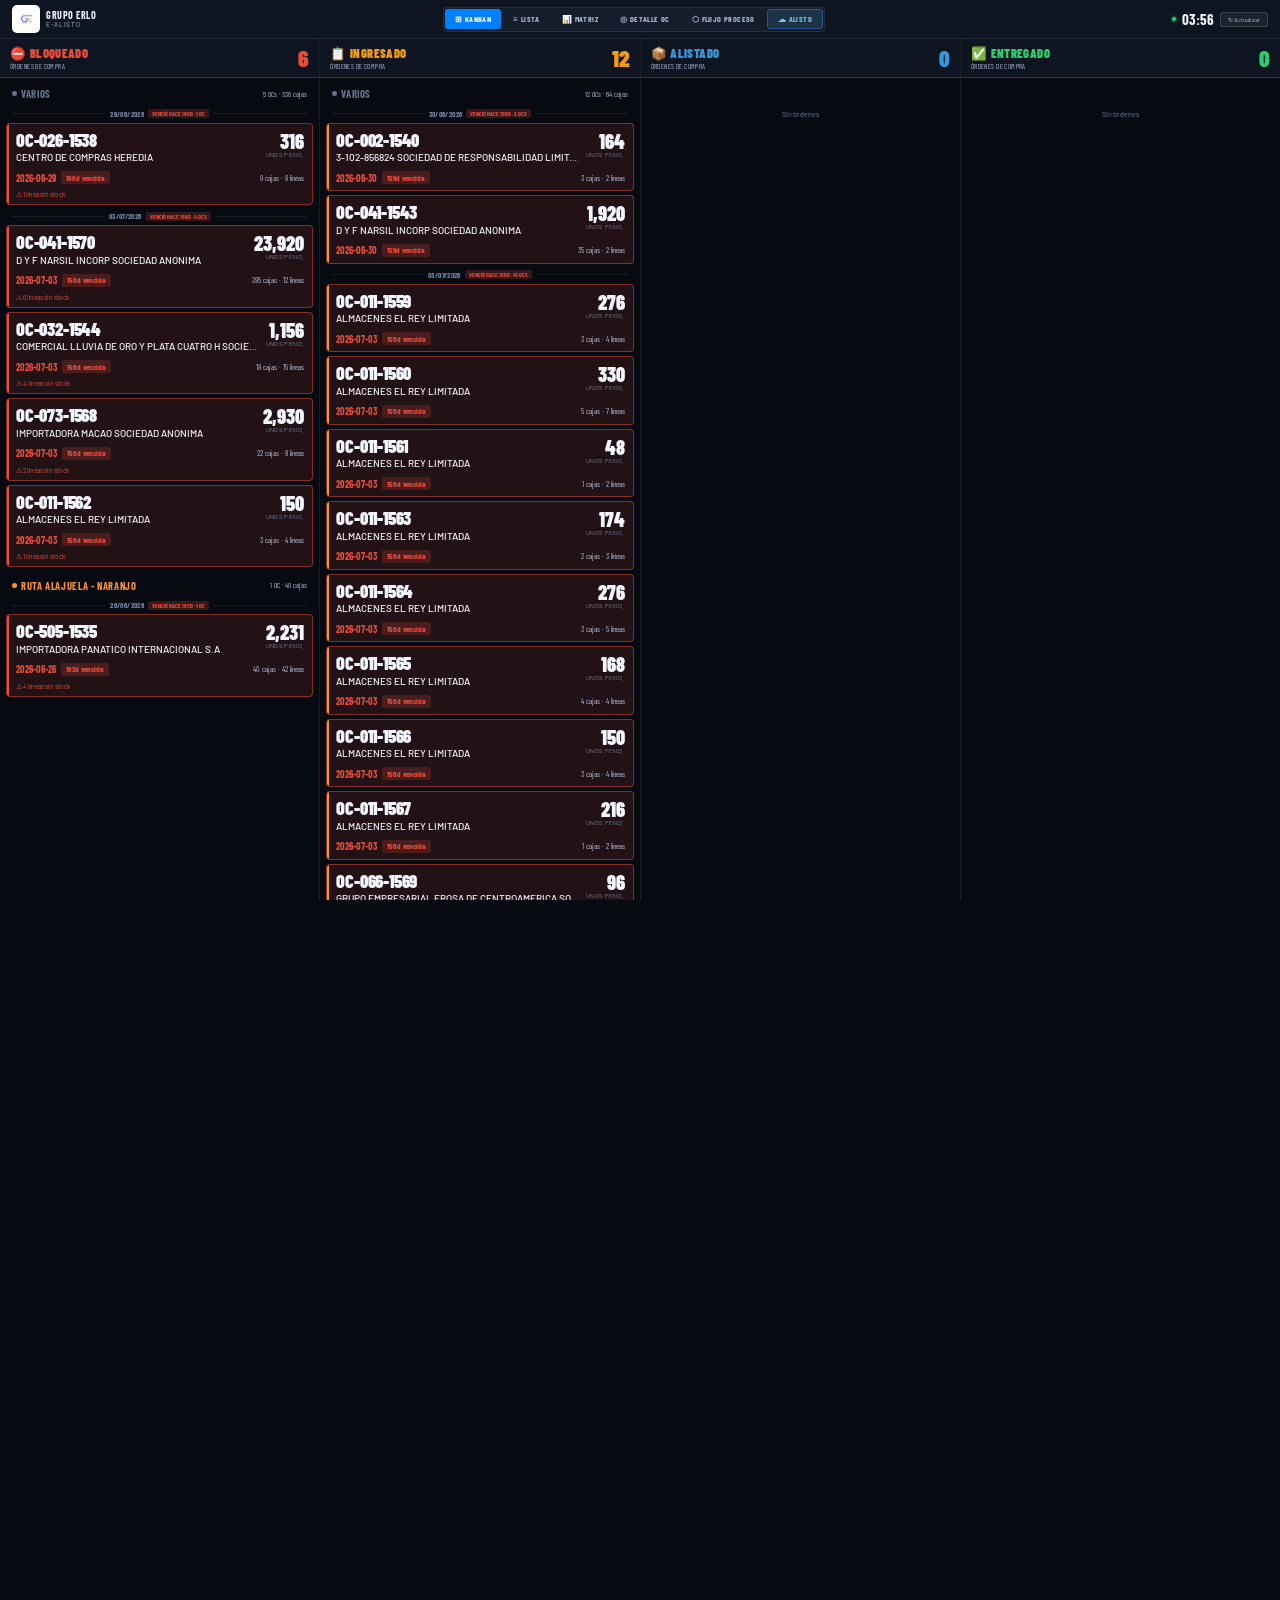
==== commit 07e8b21c: "Update alisto.html ajuste de tamaño de Flujo de Alisto" ====
--- a/alisto.html
+++ b/alisto.html
@@ -243,6 +243,7 @@
   display:none;
   flex-direction:column;
   font-family:'Barlow',sans-serif;
+  zoom:1.6;
 }
 .picker-overlay.visible{display:flex;}
 
@@ -391,6 +392,7 @@
   position:fixed;inset:0;z-index:200;
   background:rgba(10,22,40,0.93);
   display:none;align-items:center;justify-content:center;padding:24px;
+  zoom:1.6;
 }
 .pk-resumen-overlay.visible{display:flex;}
 .pk-resumen-card{
@@ -636,8 +638,10 @@
     render();
   } catch(e) {
     dot.className = 'status-dot';
-    document.getElementById('content').innerHTML =
-      `<div class="loader" style="color:var(--red)">⚠ Error al cargar datos — ${e.message}</div>`;
+    if (modo !== 'sipoc') {
+      document.getElementById('content').innerHTML =
+        `<div class="loader" style="color:var(--red)">⚠ Error al cargar datos — ${e.message}</div>`;
+    }
   }
 }
 setInterval(fetchData, REFRESH_MS);
@@ -661,11 +665,11 @@
 }
 
 function render() {
+  if (modo === 'sipoc') { renderSipoc(); return; }
   if (!allData) return;
   if (modo === 'kanban') renderKanban();
   else if (modo === 'lista') renderLista();
   else if (modo === 'matriz') renderMatriz();
-  else if (modo === 'sipoc') renderSipoc();
   else if (modo === 'detalle' && ocSeleccionada) renderDetalle(ocSeleccionada);
   else renderLista();
 }
@@ -949,6 +953,91 @@
       <div><span style="font-weight:700; font-size:19px; color:#fff;">Finalizado</span><div style="font-size:13px; color:#a6e2bf;">Encuesta marcada <b style="color:#bdf0d2;">"Alistado"</b></div></div>
     </div>
   </section>
+
+  <!-- PANELES INFERIORES: POKA-YOKE + SIPOC -->
+  <section style="flex:0 0 auto; display:flex; gap:14px;">
+    <div style="flex:0 0 44%; display:flex; flex-direction:column; background:linear-gradient(180deg, rgba(127,29,29,0.32), rgba(80,15,15,0.22)); border:2px solid rgba(239,68,68,0.55); border-radius:14px; overflow:hidden;">
+      <div style="display:flex; align-items:center; gap:11px; padding:11px 16px; background:rgba(239,68,68,0.16); border-bottom:1px solid rgba(239,68,68,0.4);">
+        <div style="width:34px; height:34px; border-radius:8px; background:#ef4444; color:#fff; display:flex; align-items:center; justify-content:center; font-size:20px; font-weight:800;">⚠</div>
+        <div style="line-height:1.1;">
+          <div style="font-family:'Barlow Condensed',sans-serif; font-weight:800; font-size:21px; color:#fff; letter-spacing:0.5px;">REGLAS POKA-YOKE</div>
+          <div style="font-weight:700; font-size:13px; color:#fca5a5; letter-spacing:2px;">NUNCA SE PUEDEN SALTAR</div>
+        </div>
+      </div>
+      <div style="flex:1 1 auto; display:flex; flex-direction:column; justify-content:space-between; padding:10px 16px;">
+        <div style="display:flex; gap:10px; align-items:center;"><span style="flex:0 0 auto; width:22px; height:22px; border-radius:5px; background:#ef4444; color:#fff; font-weight:800; font-size:15px; display:flex; align-items:center; justify-content:center;">×</span><span style="font-size:15px; line-height:1.22; color:#fde2e2; font-weight:500;">No tocar producto sin haber tomado la <b style="color:#fff;">OC impresa</b> de la bandeja</span></div>
+        <div style="display:flex; gap:10px; align-items:center;"><span style="flex:0 0 auto; width:22px; height:22px; border-radius:5px; background:#ef4444; color:#fff; font-weight:800; font-size:15px; display:flex; align-items:center; justify-content:center;">×</span><span style="font-size:15px; line-height:1.22; color:#fde2e2; font-weight:500;">Los faltantes se anotan en la <b style="color:#fff;">tablet</b> — nunca de palabra a Zeidy</span></div>
+        <div style="display:flex; gap:10px; align-items:center;"><span style="flex:0 0 auto; width:22px; height:22px; border-radius:5px; background:#ef4444; color:#fff; font-weight:800; font-size:15px; display:flex; align-items:center; justify-content:center;">×</span><span style="font-size:15px; line-height:1.22; color:#fde2e2; font-weight:500;">No avisar a Zeidy sin haber marcado <b style="color:#fff;">“Alistado”</b> en la encuesta</span></div>
+        <div style="display:flex; gap:10px; align-items:center;"><span style="flex:0 0 auto; width:22px; height:22px; border-radius:5px; background:#ef4444; color:#fff; font-weight:800; font-size:15px; display:flex; align-items:center; justify-content:center;">×</span><span style="font-size:15px; line-height:1.22; color:#fde2e2; font-weight:500;">Zeidy <b style="color:#fff;">no factura</b> sin ver el registro de faltantes en el sistema</span></div>
+        <div style="display:flex; gap:10px; align-items:center;"><span style="flex:0 0 auto; width:22px; height:22px; border-radius:5px; background:#ef4444; color:#fff; font-weight:800; font-size:15px; display:flex; align-items:center; justify-content:center;">×</span><span style="font-size:15px; line-height:1.22; color:#fde2e2; font-weight:500;">Jason / Jesús <b style="color:#fff;">no salen</b> sin el pedido físico y la factura impresa</span></div>
+      </div>
+    </div>
+    <div style="flex:1 1 0; display:flex; flex-direction:column; background:#131a24; border:1px solid #1f2a37; border-radius:14px; overflow:hidden;">
+      <div style="display:flex; align-items:center; gap:10px; padding:11px 16px; border-bottom:1px solid #1f2a37;">
+        <div style="width:34px; height:34px; border-radius:8px; background:#f97316; color:#fff; display:flex; align-items:center; justify-content:center; font-family:'Barlow Condensed',sans-serif; font-weight:800; font-size:20px;">2</div>
+        <div style="line-height:1.1;">
+          <div style="font-family:'Barlow Condensed',sans-serif; font-weight:800; font-size:21px; color:#fff; letter-spacing:0.5px;">SIPOC — ETAPA DE PICKING</div>
+          <div style="font-weight:600; font-size:13px; color:#f6b27d; letter-spacing:1px;">Proveedores · Entradas · Proceso · Salidas · Clientes</div>
+        </div>
+      </div>
+      <div style="flex:1 1 auto; display:grid; grid-template-columns:repeat(5,1fr); gap:1px; background:#1f2a37;">
+        <div style="background:#131a24; display:flex; flex-direction:column;">
+          <div style="padding:7px 10px; background:rgba(249,115,22,0.14); font-family:'Barlow Condensed',sans-serif; font-weight:800; font-size:14px; color:#f6b27d; letter-spacing:0.5px; border-bottom:1px solid #1f2a37;">SUPPLIERS</div>
+          <ul style="margin:0; padding:9px 10px; list-style:none; display:flex; flex-direction:column; gap:7px; font-size:13px; line-height:1.25; color:#cdd6e1;">
+            <li>Zeidy (Ingreso)</li>
+            <li>Bandeja <b style="color:#fff;">Ingresados</b></li>
+            <li>Bodega PT</li>
+          </ul>
+        </div>
+        <div style="background:#131a24; display:flex; flex-direction:column;">
+          <div style="padding:7px 10px; background:rgba(249,115,22,0.14); font-family:'Barlow Condensed',sans-serif; font-weight:800; font-size:14px; color:#f6b27d; letter-spacing:0.5px; border-bottom:1px solid #1f2a37;">INPUTS</div>
+          <ul style="margin:0; padding:9px 10px; list-style:none; display:flex; flex-direction:column; gap:7px; font-size:13px; line-height:1.25; color:#cdd6e1;">
+            <li>OC impresa</li>
+            <li>Pedido digitado</li>
+            <li>Alistar el pedido</li>
+            <li>Tablet de faltantes</li>
+          </ul>
+        </div>
+        <div style="background:#131a24; display:flex; flex-direction:column;">
+          <div style="padding:7px 10px; background:rgba(249,115,22,0.14); font-family:'Barlow Condensed',sans-serif; font-weight:800; font-size:14px; color:#f6b27d; letter-spacing:0.5px; border-bottom:1px solid #1f2a37;">PROCESS</div>
+          <ul style="margin:0; padding:9px 10px; list-style:none; display:flex; flex-direction:column; gap:6px; font-size:12px; line-height:1.22; color:#cdd6e1;">
+            <li>Alistar el pedido en una tarima</li>
+            <li>Verificar ítem por ítem</li>
+            <li>Registrar faltantes</li>
+            <li>Marcar <b style="color:#fff;">“Alistado”</b></li>
+          </ul>
+        </div>
+        <div style="background:#131a24; display:flex; flex-direction:column;">
+          <div style="padding:7px 10px; background:rgba(249,115,22,0.14); font-family:'Barlow Condensed',sans-serif; font-weight:800; font-size:14px; color:#f6b27d; letter-spacing:0.5px; border-bottom:1px solid #1f2a37;">OUTPUTS</div>
+          <ul style="margin:0; padding:9px 10px; list-style:none; display:flex; flex-direction:column; gap:7px; font-size:13px; line-height:1.25; color:#cdd6e1;">
+            <li>Producto alistado</li>
+            <li>Faltantes registrados</li>
+            <li>Encuesta <b style="color:#fff;">“Alistado”</b></li>
+          </ul>
+        </div>
+        <div style="background:#131a24; display:flex; flex-direction:column;">
+          <div style="padding:7px 10px; background:rgba(249,115,22,0.14); font-family:'Barlow Condensed',sans-serif; font-weight:800; font-size:14px; color:#f6b27d; letter-spacing:0.5px; border-bottom:1px solid #1f2a37;">CUSTOMERS</div>
+          <ul style="margin:0; padding:9px 10px; list-style:none; display:flex; flex-direction:column; gap:7px; font-size:13px; line-height:1.25; color:#cdd6e1;">
+            <li>Zeidy factura</li>
+            <li>Jason o Jesús hacen la entrega</li>
+            <li>Traen la factura con la firma de recibido del cliente</li>
+          </ul>
+        </div>
+      </div>
+    </div>
+  </section>
+
+  <!-- FOOTER -->
+  <footer style="flex:0 0 auto; display:flex; align-items:center; justify-content:space-between; padding-top:6px; border-top:1px solid #1d2733;">
+    <div style="display:flex; align-items:center; gap:10px;">
+      <span style="font-family:'Barlow Condensed',sans-serif; font-weight:700; font-size:14px; letter-spacing:2px; color:#6b7c8f; padding:3px 9px; border:1px solid #2a3645; border-radius:6px;">HDv2-ALISTO-01</span>
+      <span style="font-size:12px; color:#5d6b7c; letter-spacing:1px;">Código de empresa</span>
+    </div>
+    <div style="display:flex; align-items:center; gap:7px; font-size:13px; color:#6b7c8f; letter-spacing:1px;">
+      <span style="width:6px; height:6px; border-radius:50%; background:#2f6fed;"></span>
+      <span style="font-weight:600;">Heavenly Digital</span>
+    </div>
+  </footer>
 </div>`;
 }
 
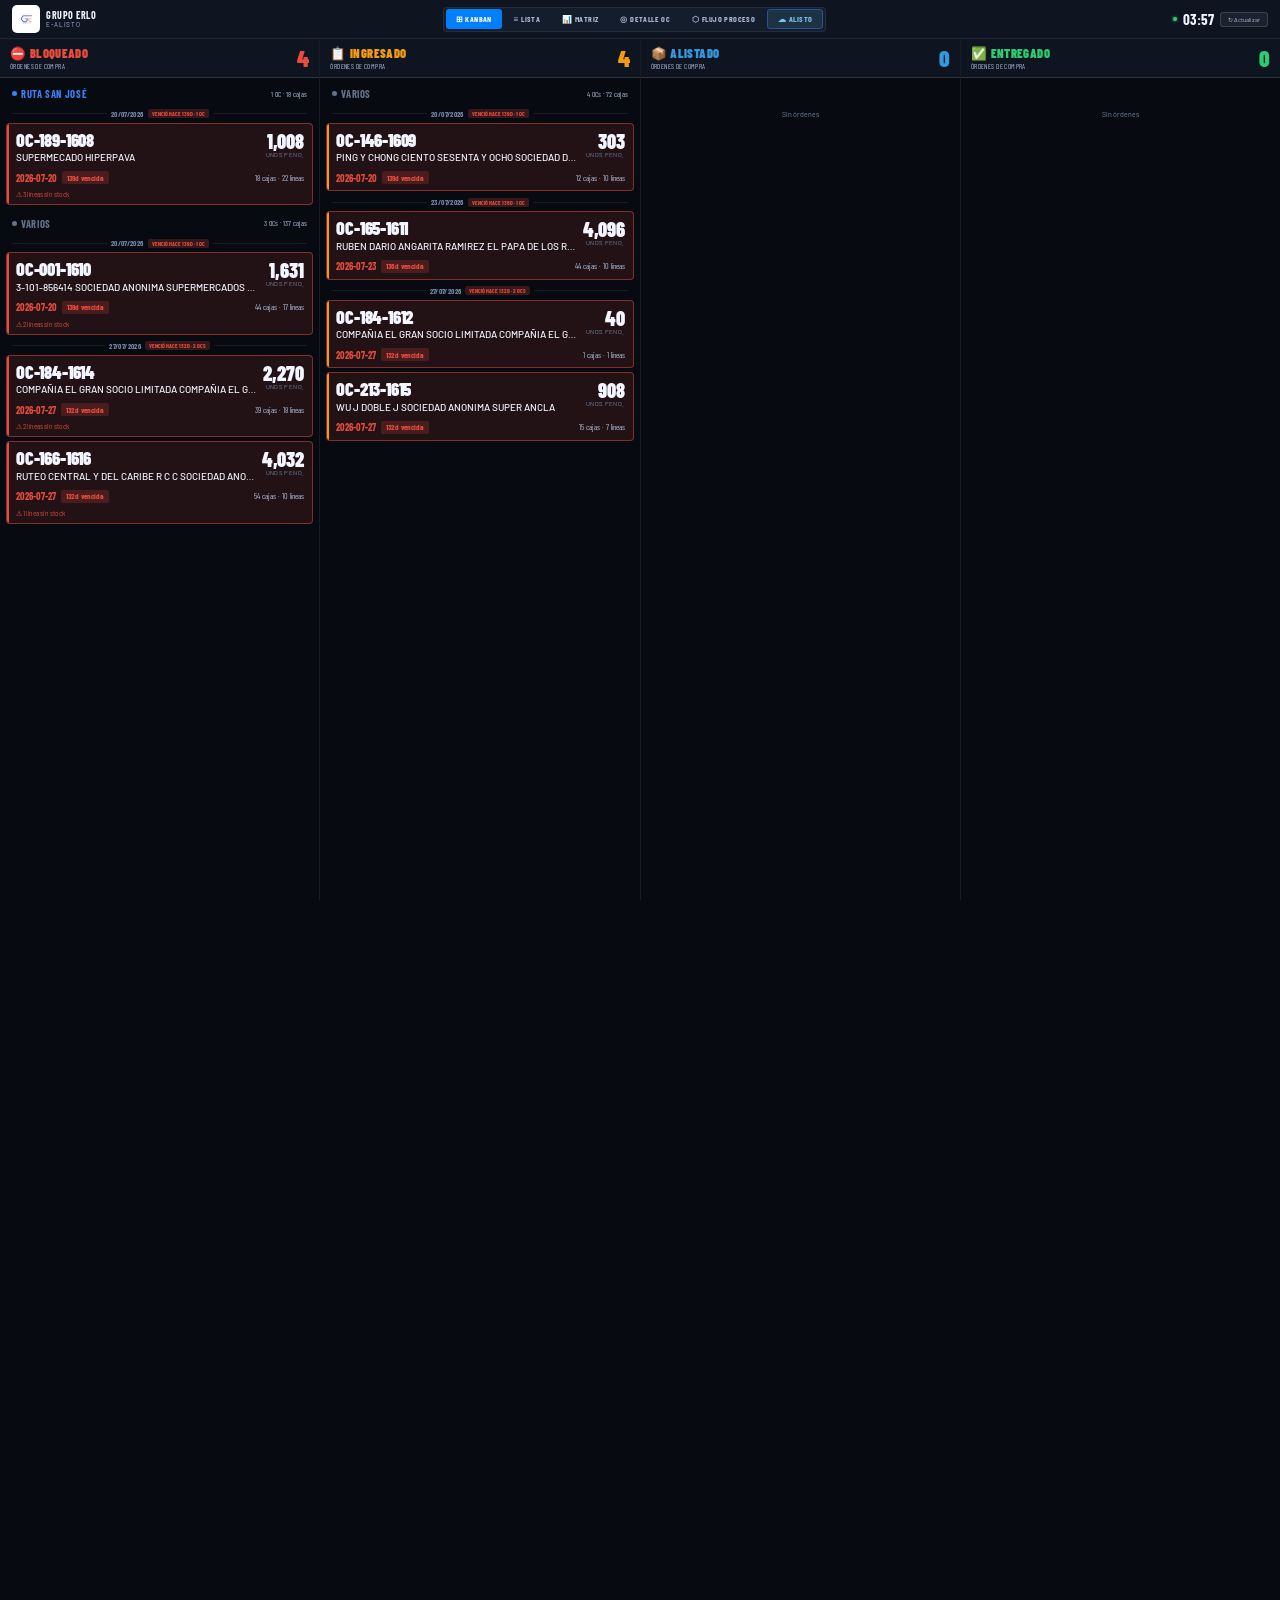
==== commit 3b855f13: "Add 'José Luis' to OPERARIOS array" ====
--- a/alisto.html
+++ b/alisto.html
@@ -584,7 +584,7 @@
 // ── URL DEL FLOW POWER AUTOMATE ──────────────────────────────────────────────
 const FLOW_URL = 'https://defaultacd58534b1ad4bc78dccf255047274.6e.environment.api.powerplatform.com:443/powerautomate/automations/direct/workflows/b79e33ab6b6b4d3795182604a193c125/triggers/manual/paths/invoke?api-version=1&sp=%2Ftriggers%2Fmanual%2Frun&sv=1.0&sig=0qKdV9dcpL0YQeMVVhLowSBs8U_S2gnqe8Rpxre8RIc';
 
-const OPERARIOS = ['Oscar','Geanina','Jazmín','David'];
+const OPERARIOS = ['Oscar','Geanina','Jazmín','David','José Luis'];
 
 let allData   = null;
 let rutasData = null;
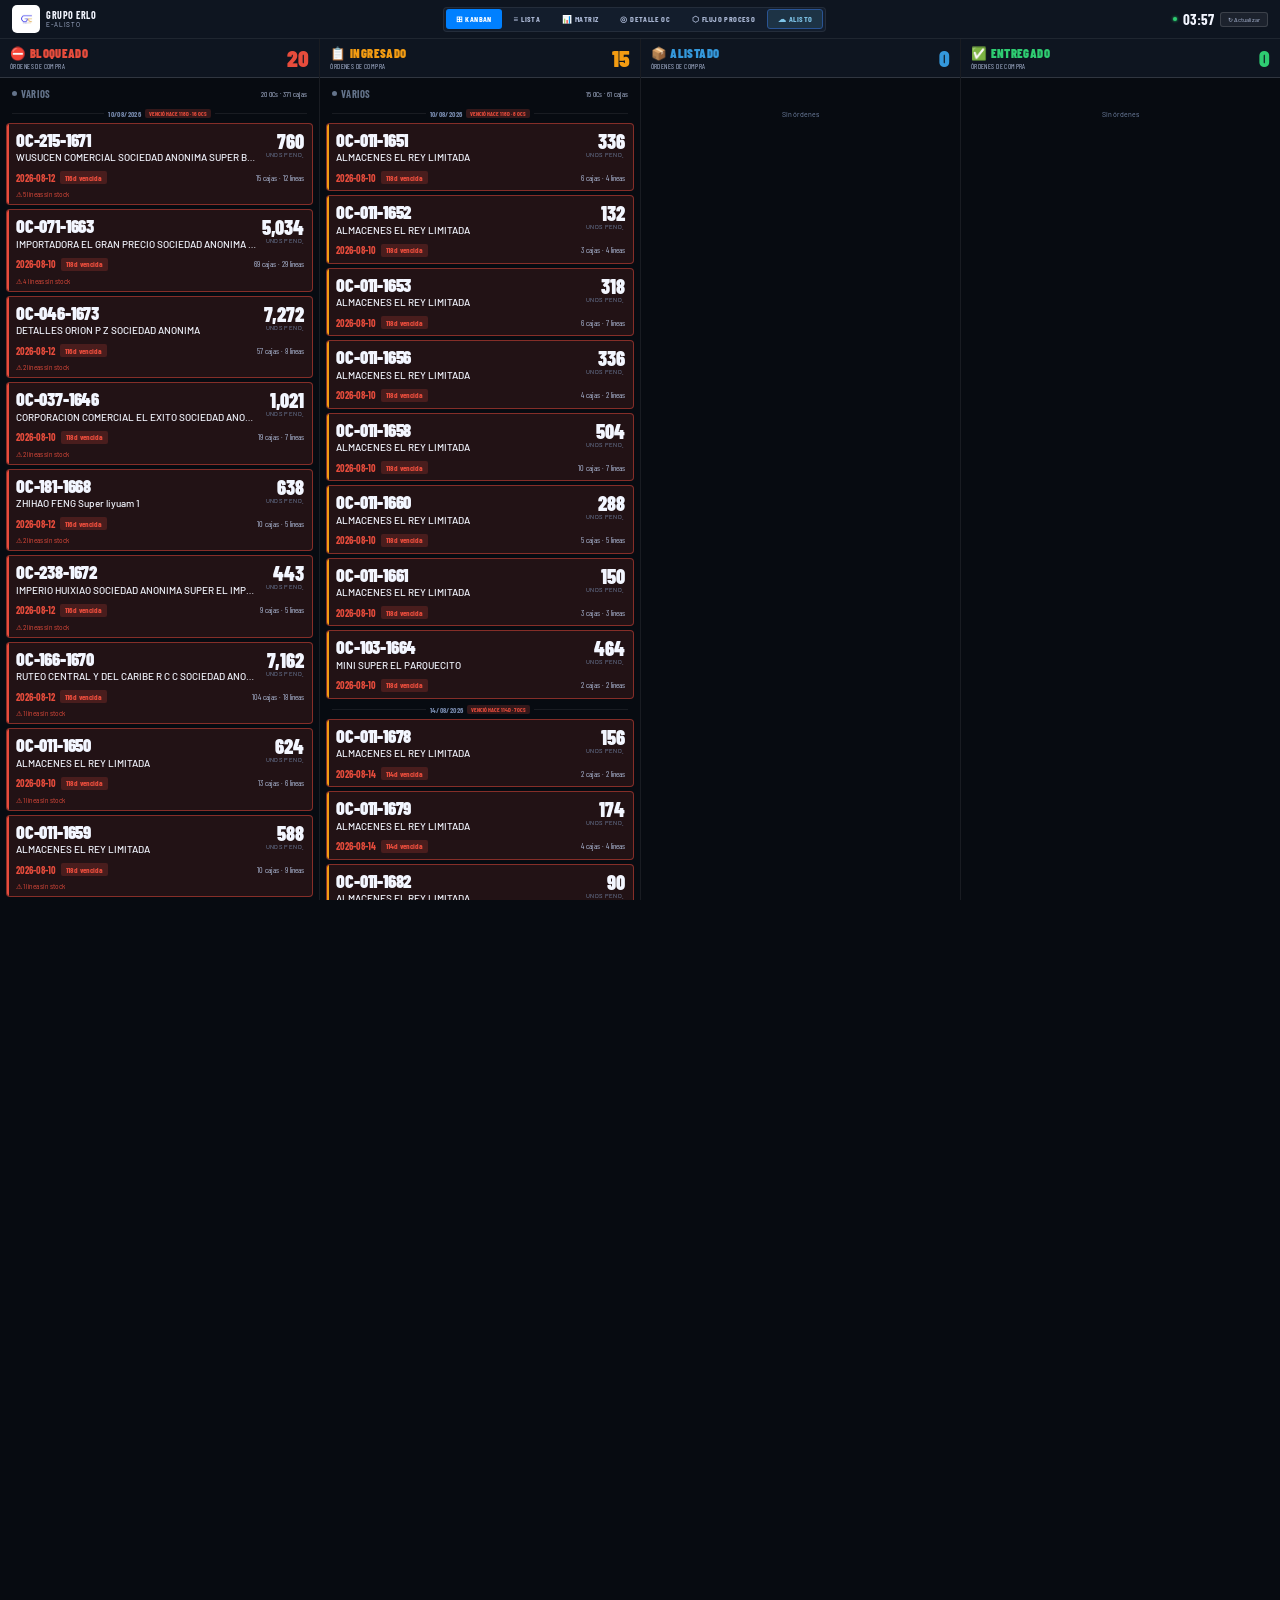
==== commit 4616e229: "Correct spelling of names in OPERARIOS array" ====
--- a/alisto.html
+++ b/alisto.html
@@ -584,7 +584,7 @@
 // ── URL DEL FLOW POWER AUTOMATE ──────────────────────────────────────────────
 const FLOW_URL = 'https://defaultacd58534b1ad4bc78dccf255047274.6e.environment.api.powerplatform.com:443/powerautomate/automations/direct/workflows/b79e33ab6b6b4d3795182604a193c125/triggers/manual/paths/invoke?api-version=1&sp=%2Ftriggers%2Fmanual%2Frun&sv=1.0&sig=0qKdV9dcpL0YQeMVVhLowSBs8U_S2gnqe8Rpxre8RIc';
 
-const OPERARIOS = ['Oscar','Geanina','Jazmín','David','José Luis'];
+const OPERARIOS = ['Oscar','Geanina','Jazmin','David','Jose Luis'];
 
 let allData   = null;
 let rutasData = null;
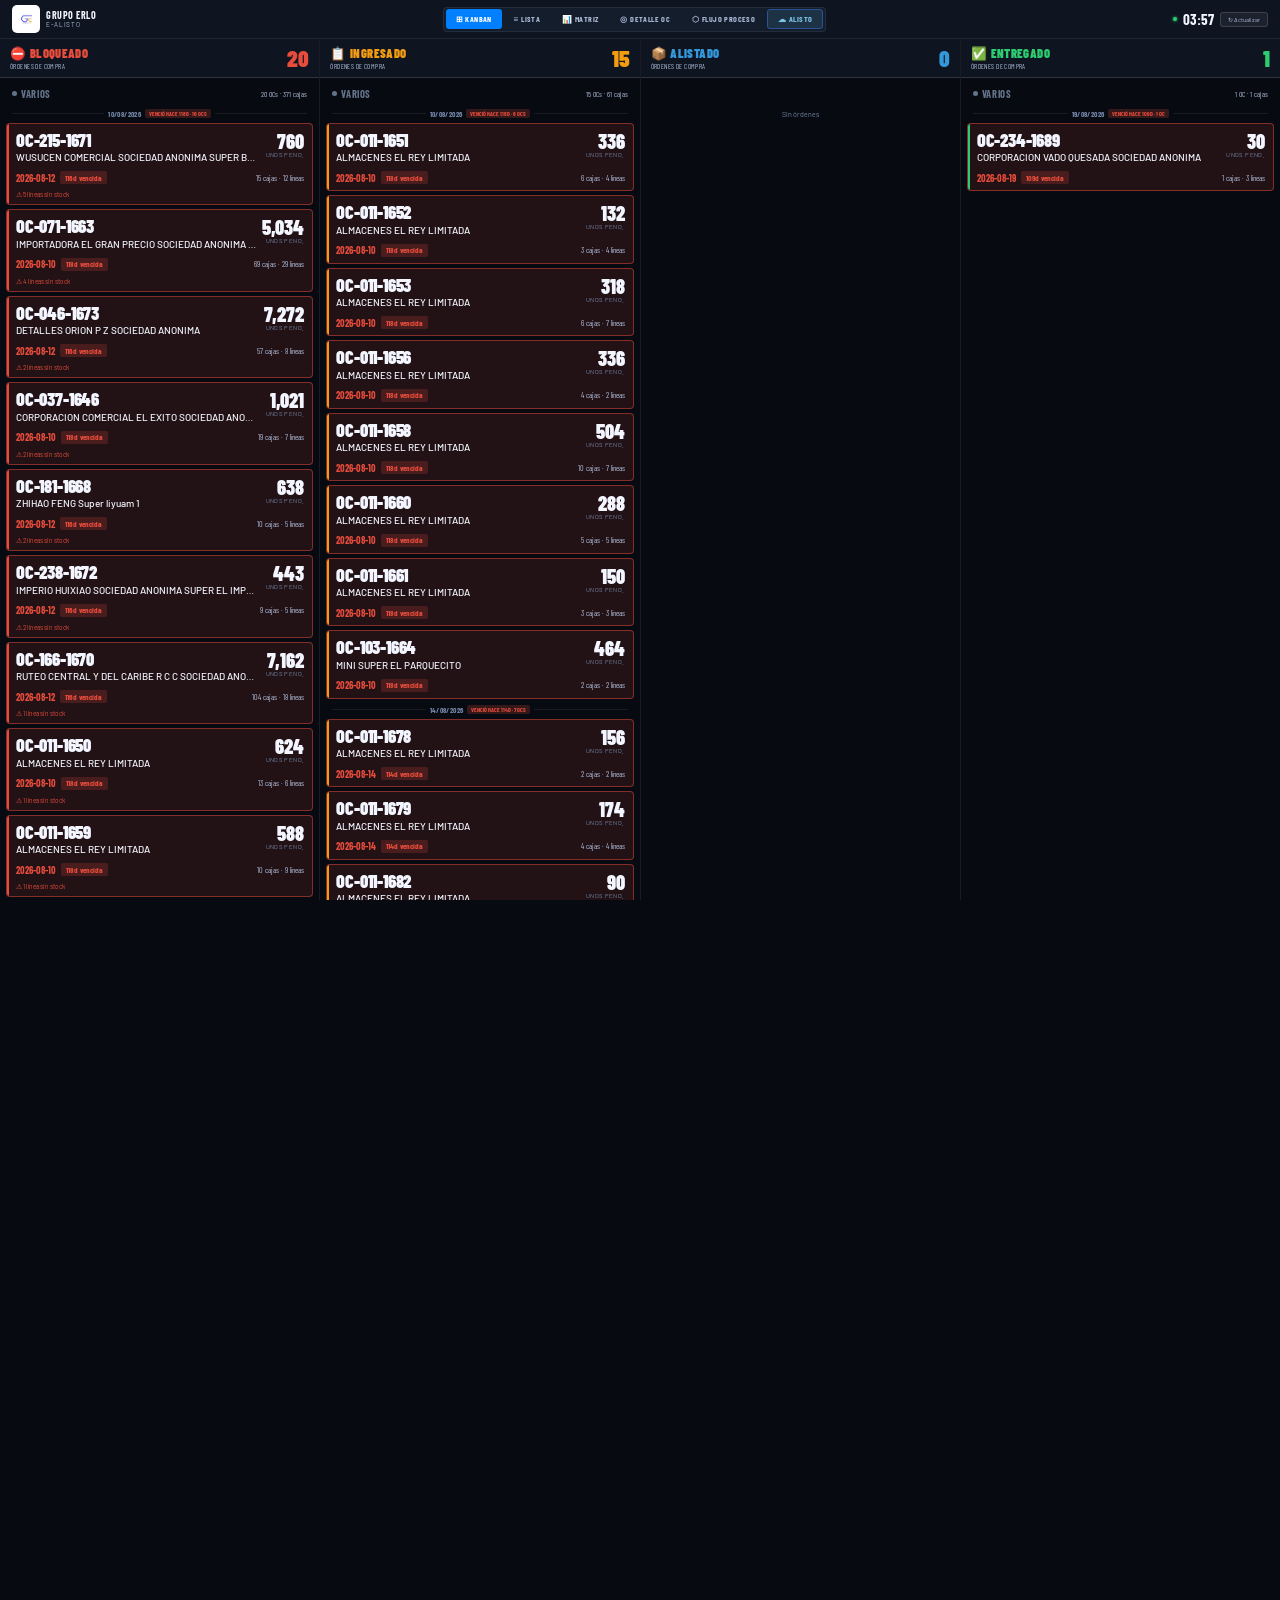
==== commit 1aeb55f7: "Add OC and Cliente to payload in alisto.html" ====
--- a/alisto.html
+++ b/alisto.html
@@ -1525,6 +1525,8 @@
 
   const payload = {
     lineas,
+    OC:           pkState.oc.oc,
+    Cliente:      pkState.oc.cliente,
     Operario:     pkState.ops.join(', '),
     InicioAlisto: pkState.tsInicio.toISOString(),
     FinAlisto:    pkState.tsFin.toISOString(),
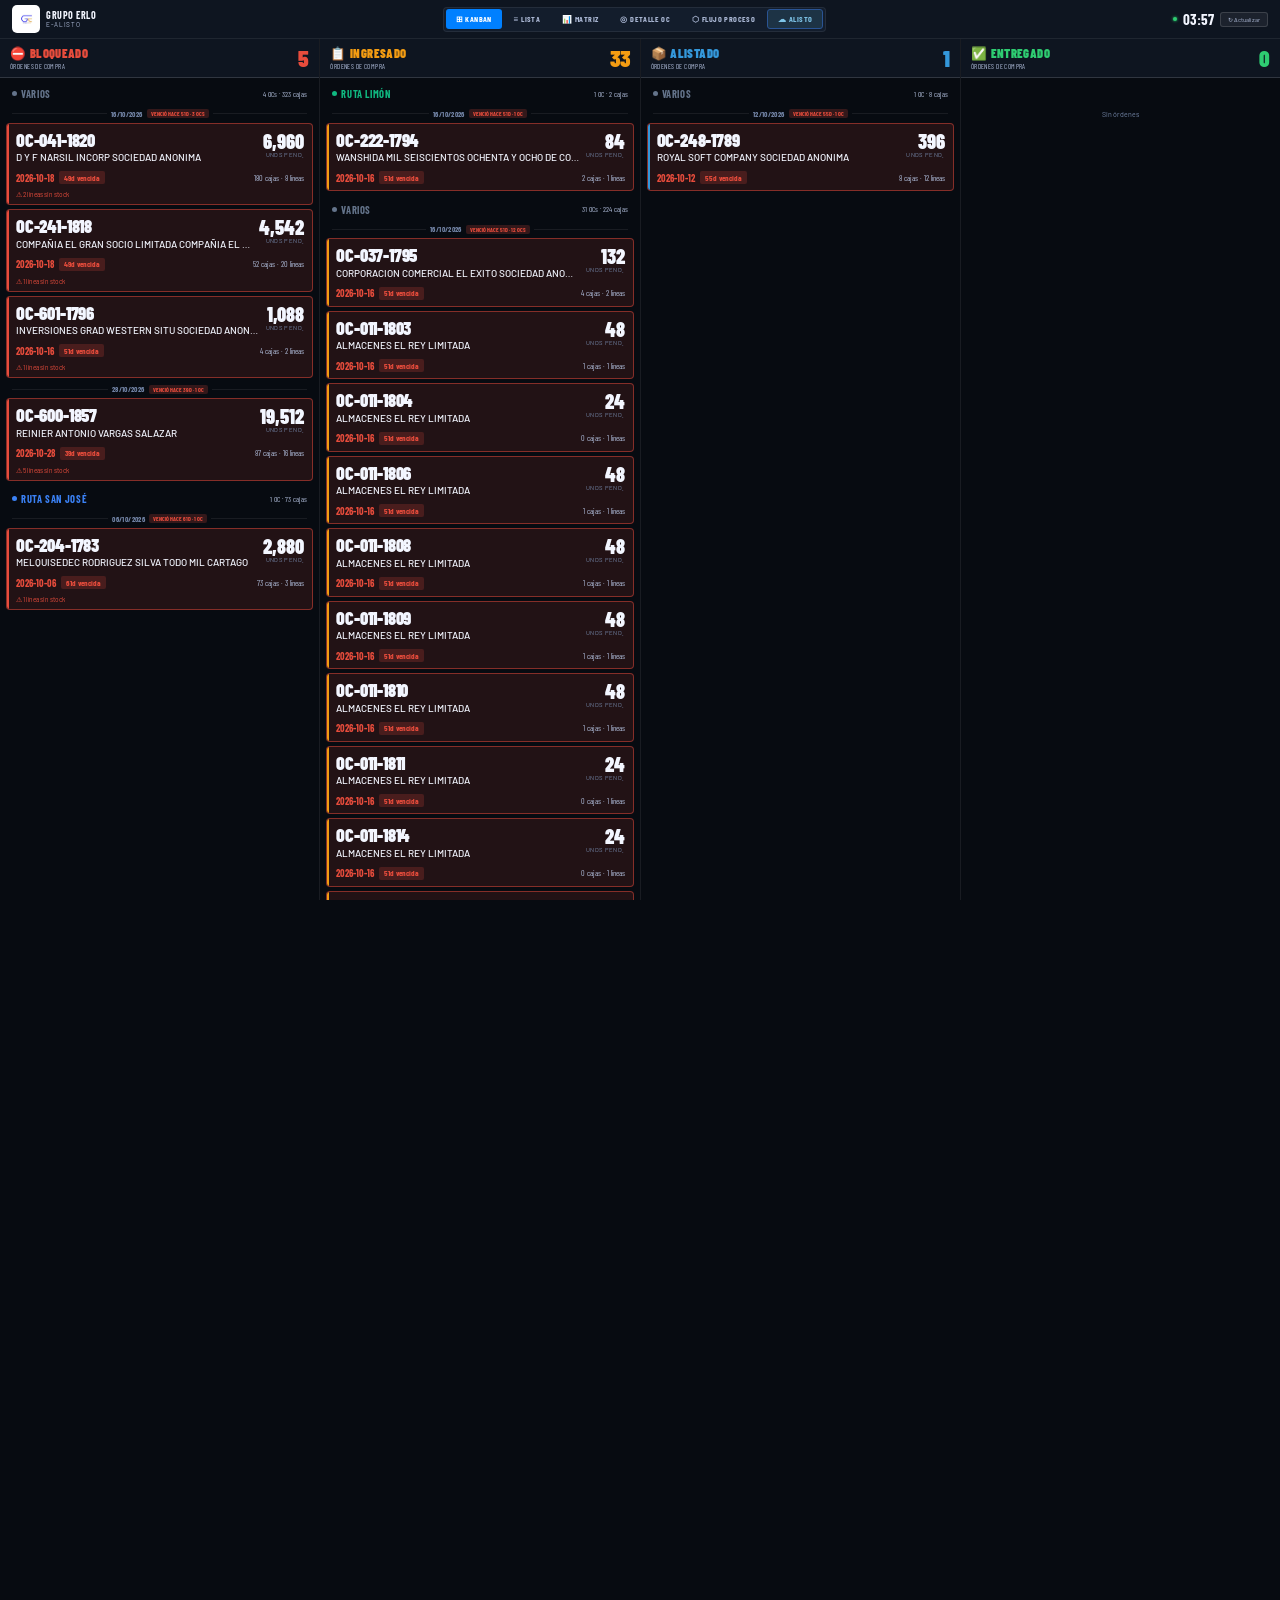
==== commit e79460cf: "Documentar pantallas y corregir lectura de config - README: descripción de cada pantalla, archivos d" ====
--- a/alisto.html
+++ b/alisto.html
@@ -578,7 +578,7 @@
   RUTAS:      'https://csotoajoy.github.io/grupoerlo/ps_rutas.json',
 };
 const REFRESH_MS = (typeof ERLO_CONFIG !== 'undefined' && ERLO_CONFIG.REFRESH_MS) || 30000;
-const CAPACIDAD_CAMION_M3 = (typeof ERLO_CONFIG !== 'undefined' && ERLO_CONFIG.CAPACIDAD_CAMION_M3) || 10;
+const CAPACIDAD_CAMION_M3 = (typeof ERLO_CONFIG !== 'undefined' && ERLO_CONFIG.CAMION && ERLO_CONFIG.CAMION.CAPACIDAD_M3) || 10;
 const RUTAS_URL = (URLS.RUTAS) || 'https://csotoajoy.github.io/grupoerlo/ps_rutas.json';
 
 // ── URL DEL FLOW POWER AUTOMATE ──────────────────────────────────────────────
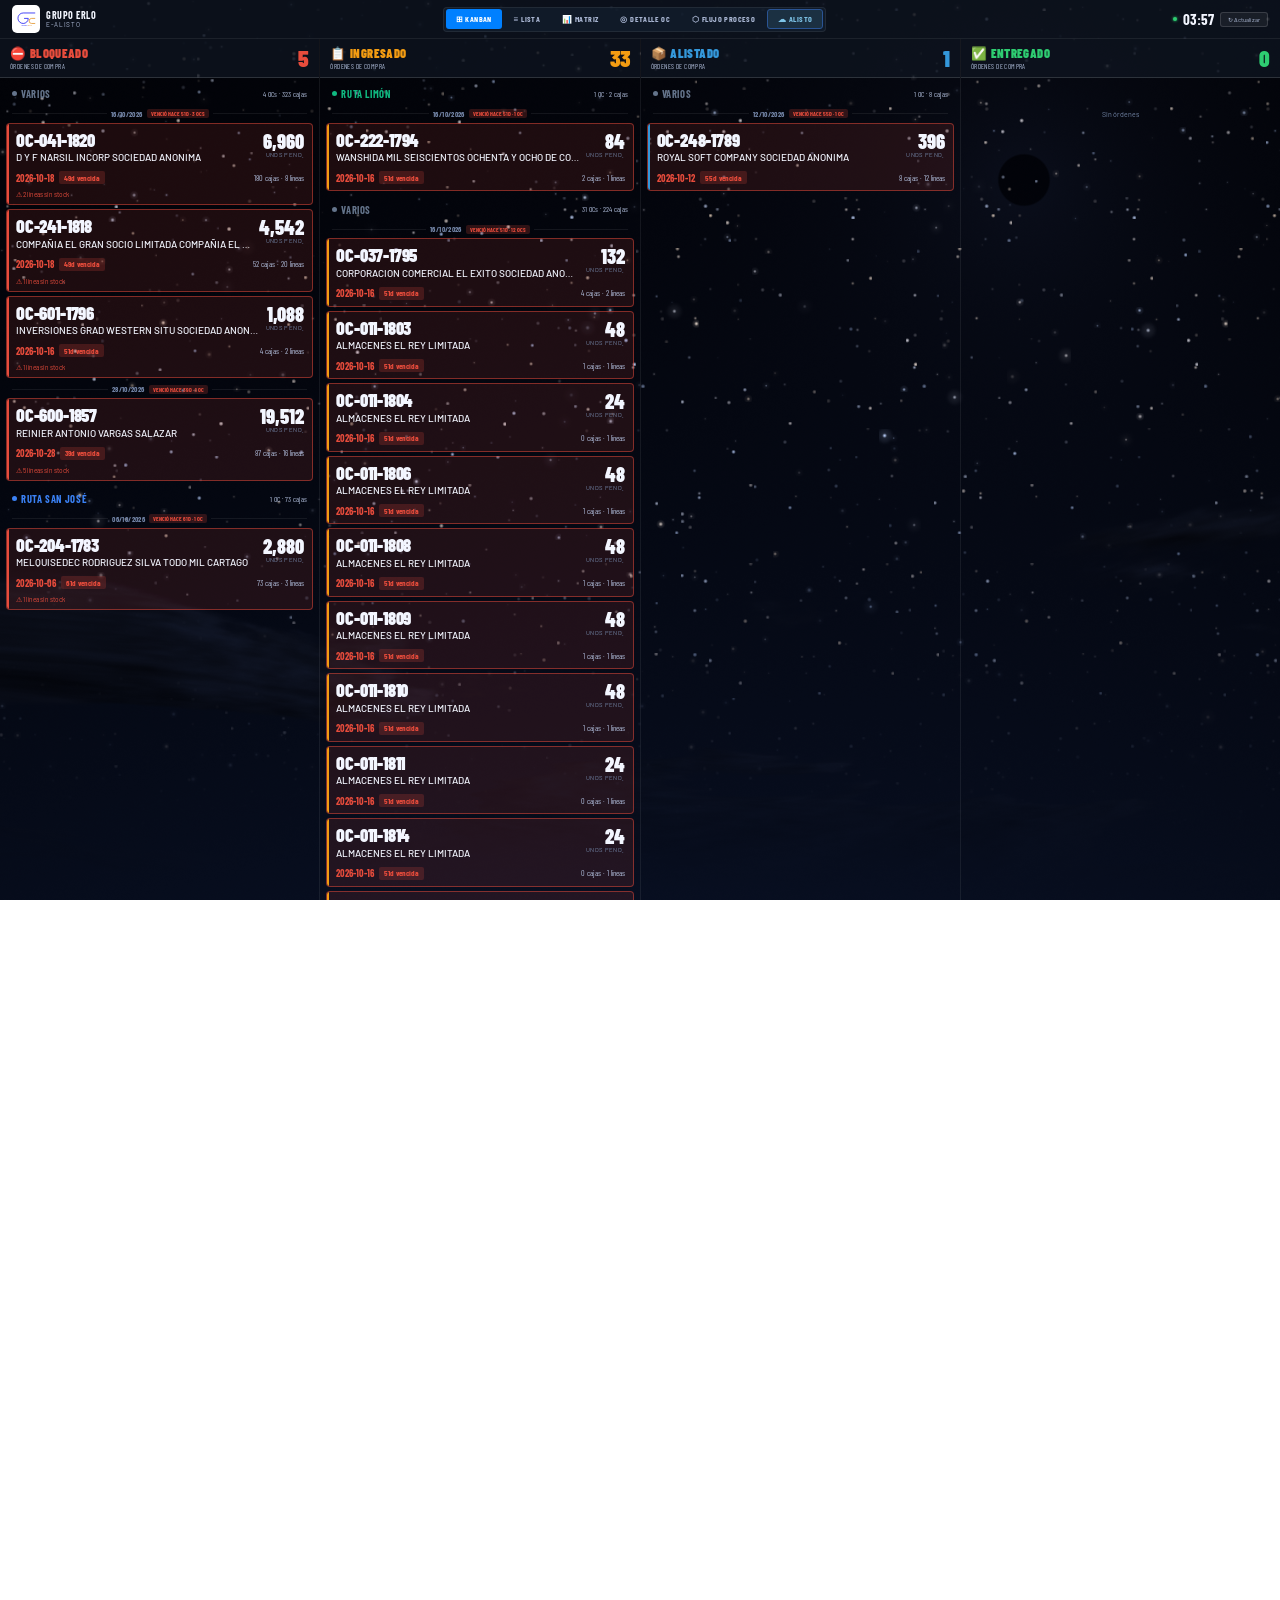
==== commit a09fbe58: "Cielo y animaciones en las pantallas existentes, sin cambiar su contenido - fx/realce.js: complement" ====
--- a/alisto.html
+++ b/alisto.html
@@ -1563,5 +1563,6 @@
 // ── INIT ──────────────────────────────────────────────────────────────────────
 fetchData();
 </script>
+<script src="fx/realce.js" data-numeros=".pk-stat-val"></script>
 </body>
 </html>
